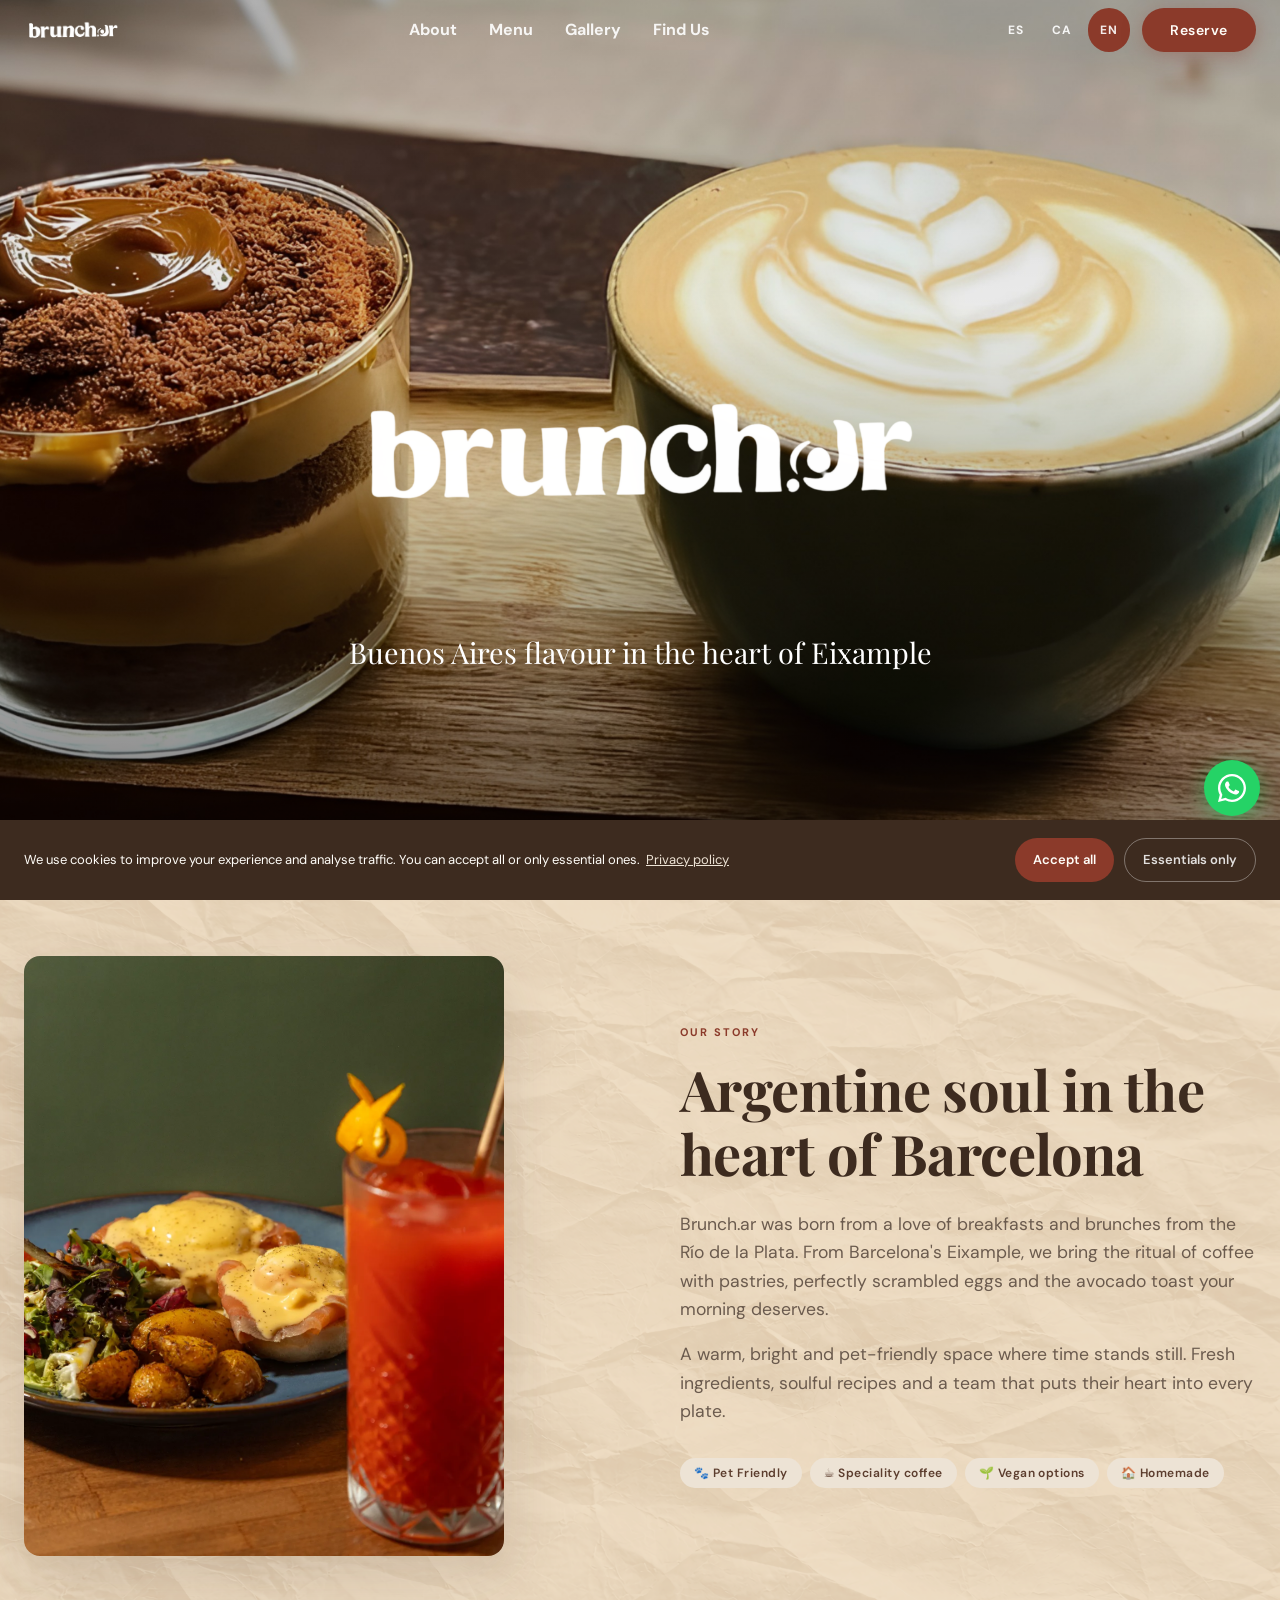
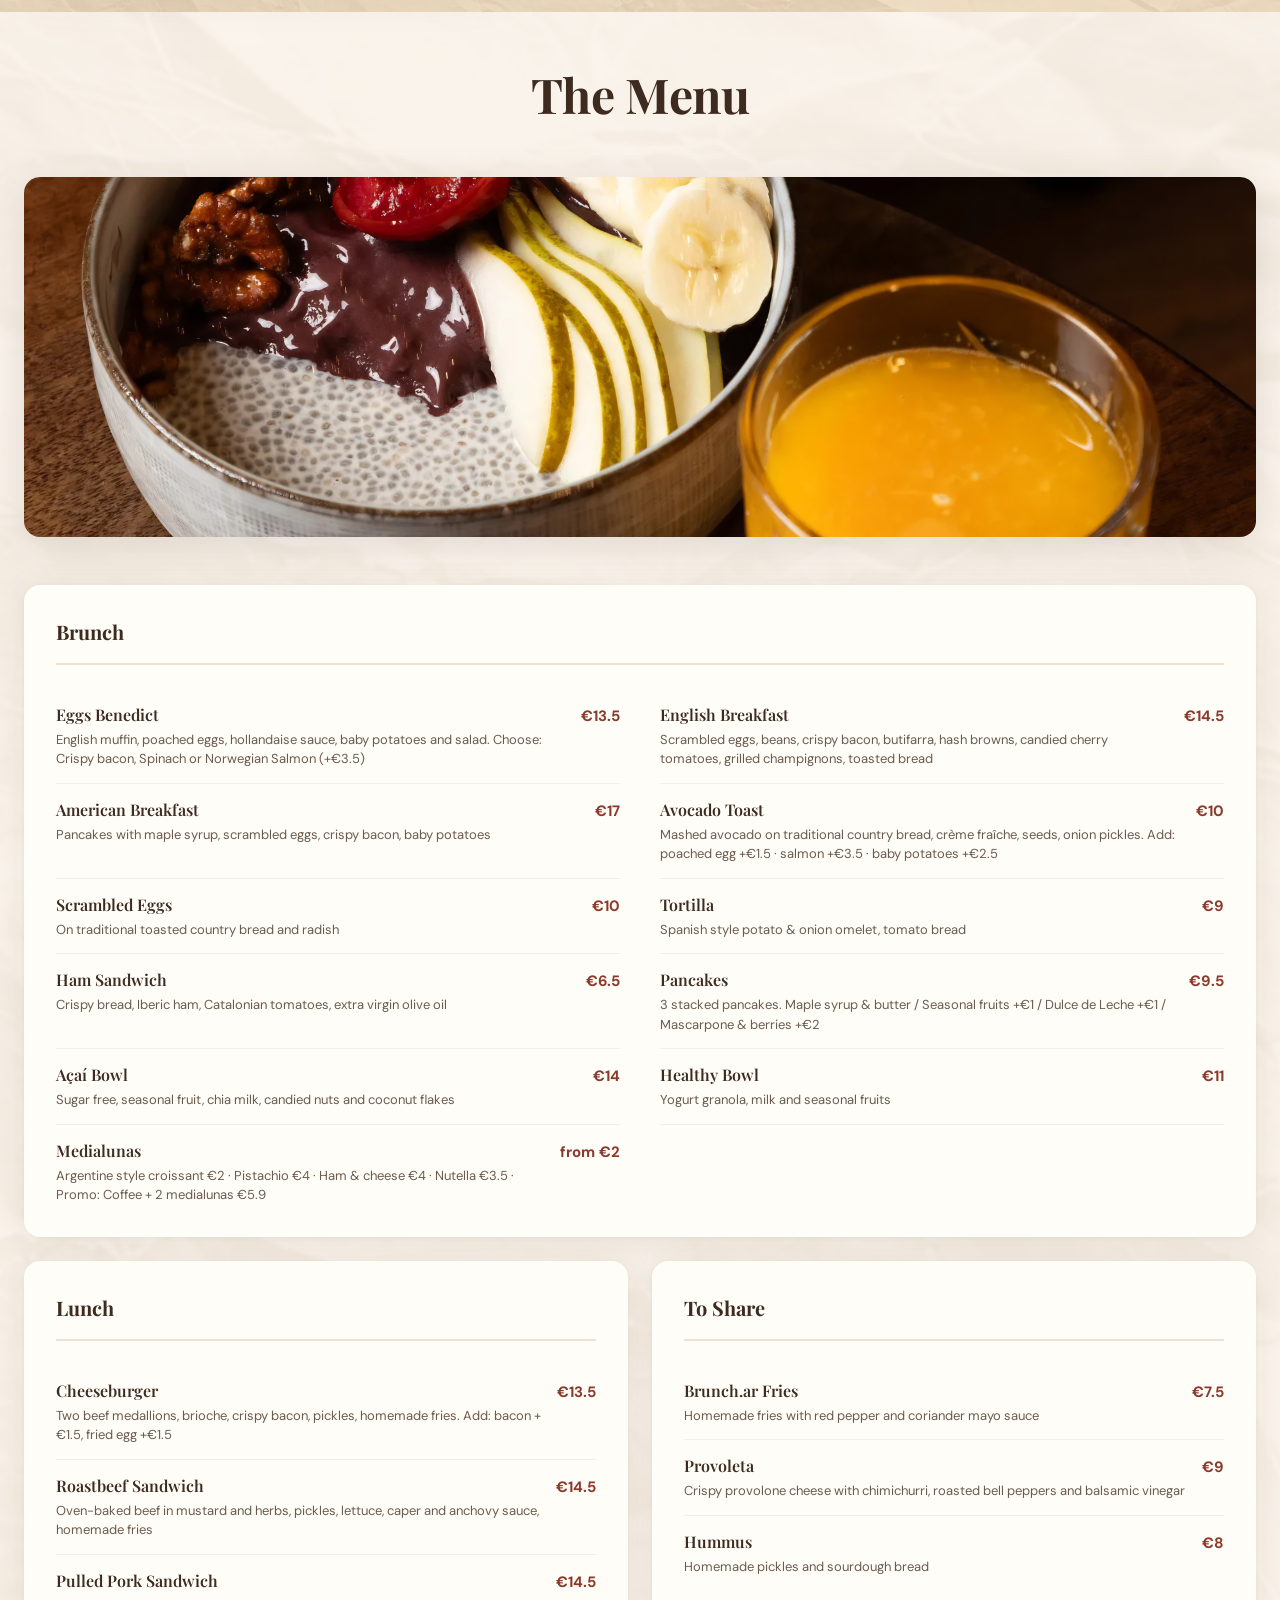
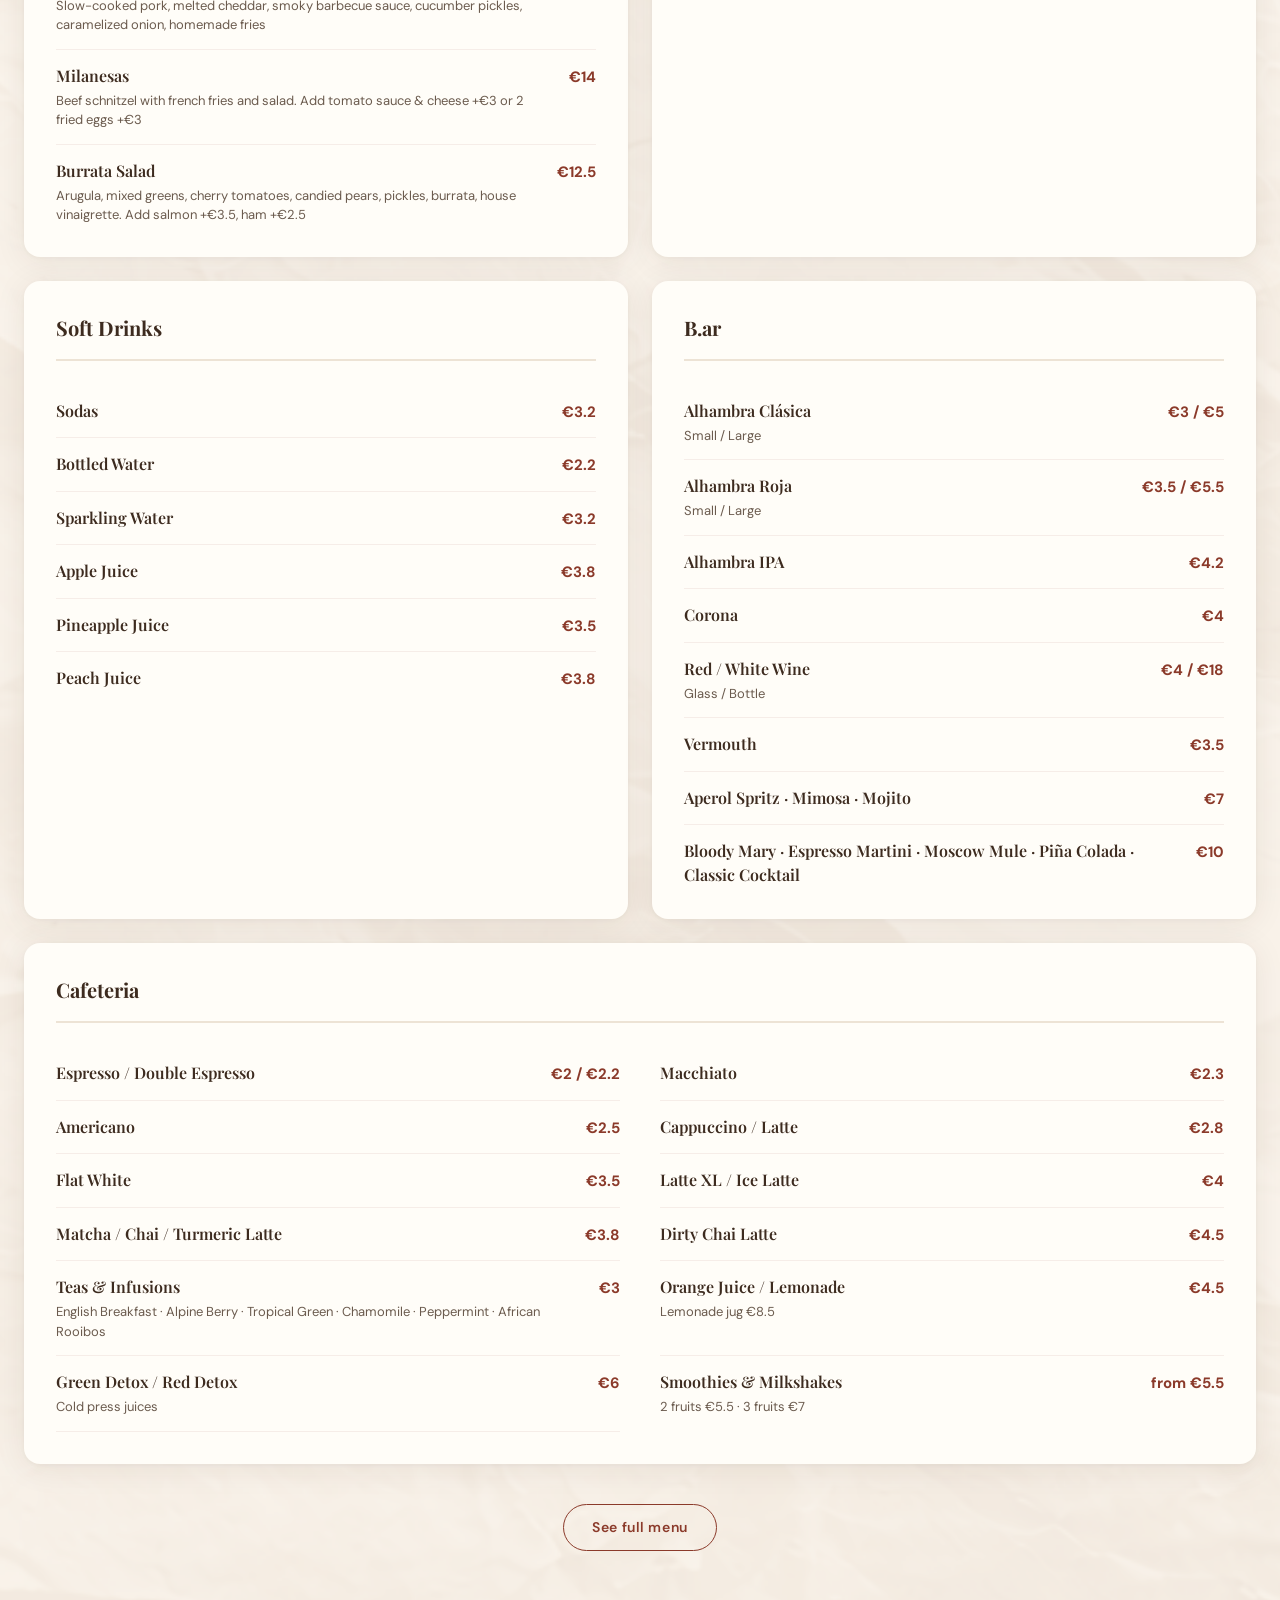
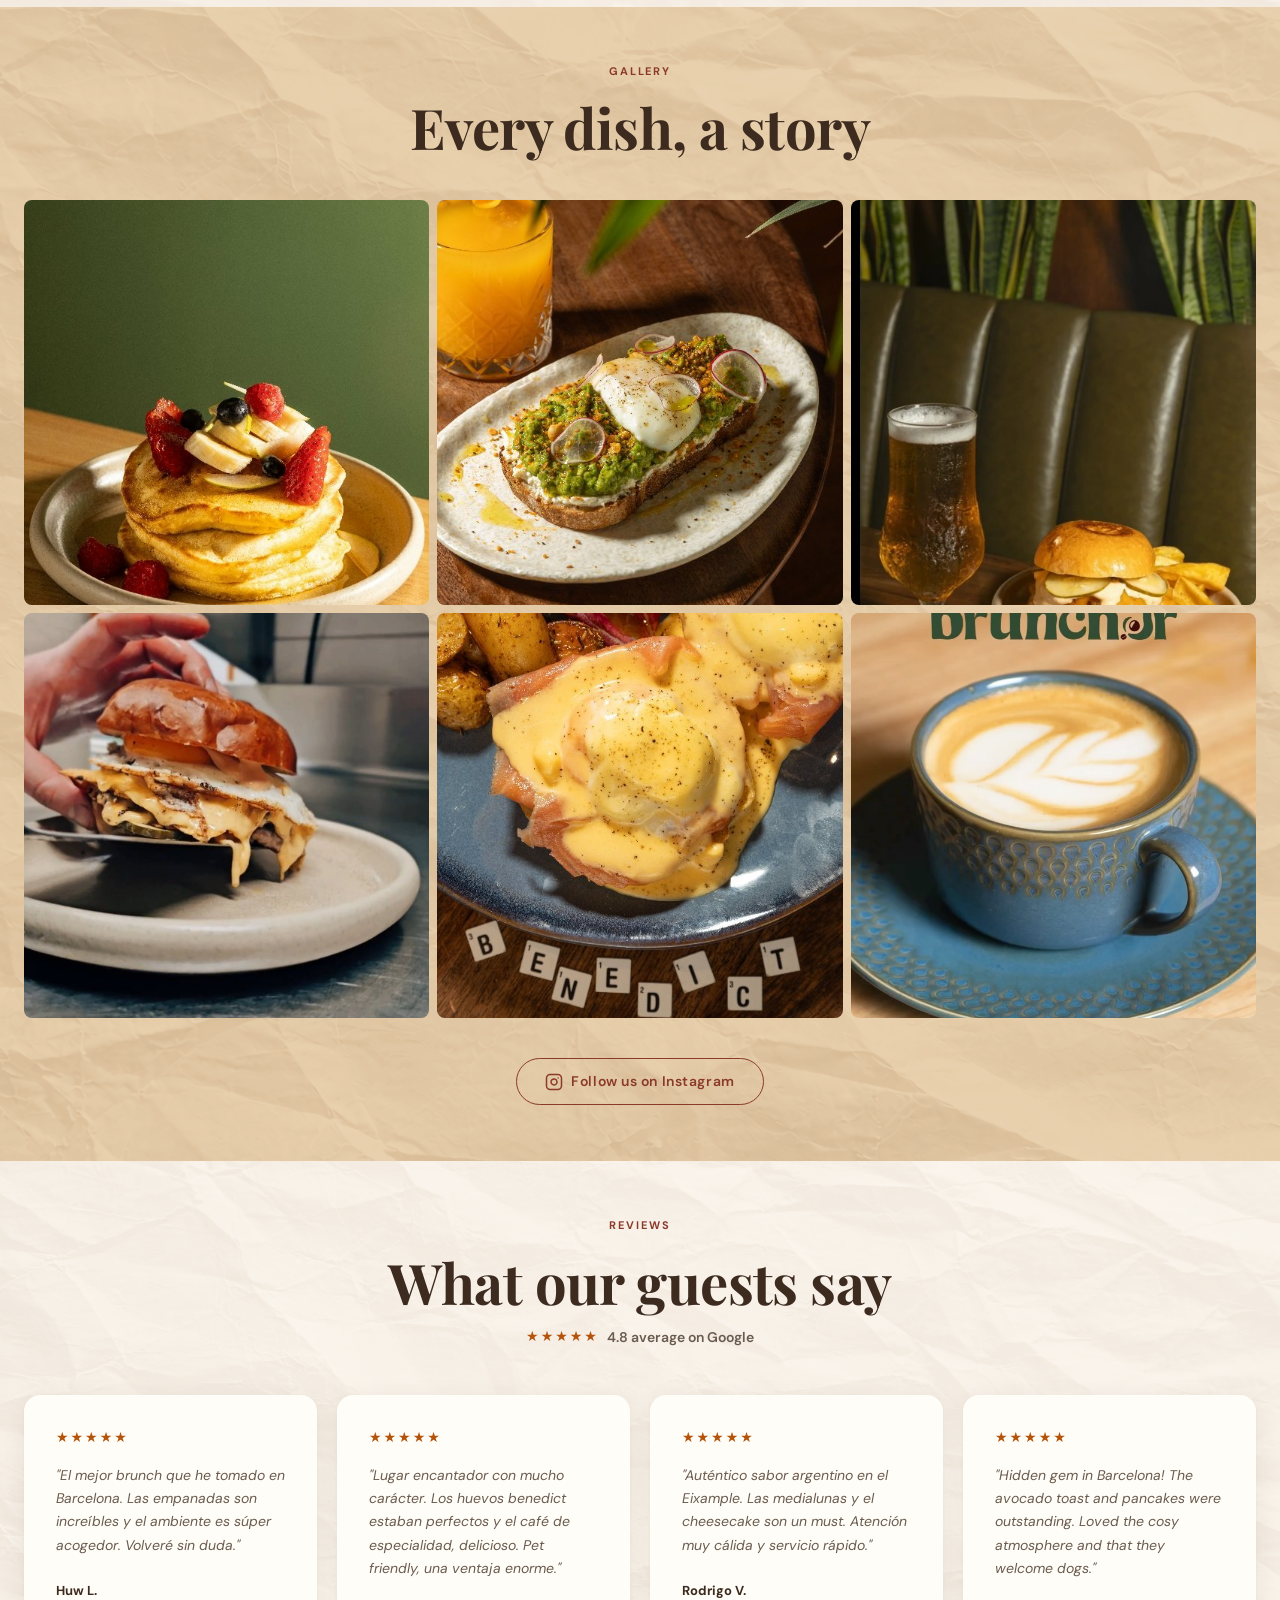
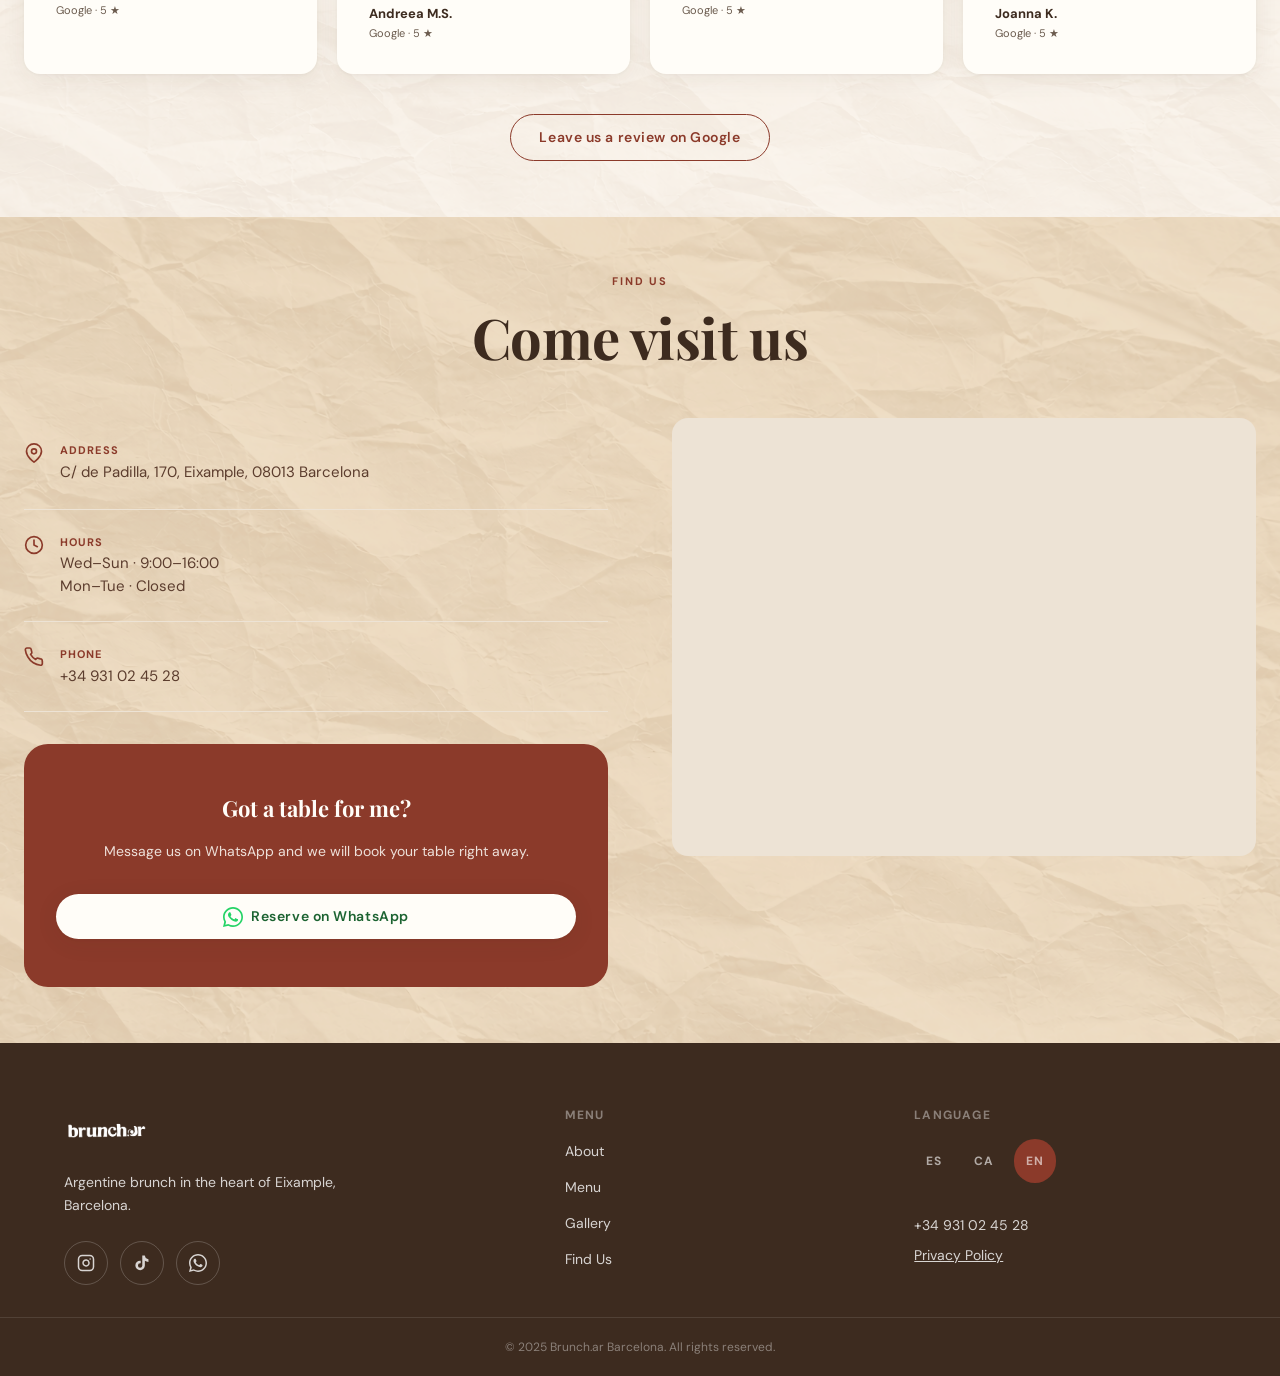
==== index.html @ fa341a5f "Move files to root for Vercel" ====
<!DOCTYPE html>
<html lang="es">
<head>
  <meta charset="UTF-8" />
  <meta name="viewport" content="width=device-width, initial-scale=1.0" />

  <!-- Primary SEO -->
  <meta name="description" content="Brunch argentino en el Eixample de Barcelona. Desayunos y brunchs con alma argentina, café de especialidad y ambiente pet friendly. Abierto mié–dom 9:00–16:00." />
  <meta name="author" content="Brunch.ar Barcelona" />
  <meta name="robots" content="index, follow" />
  <link rel="canonical" href="https://brunchar.vercel.app/" />

  <!-- Open Graph -->
  <meta property="og:type" content="website" />
  <meta property="og:site_name" content="Brunch.ar Barcelona" />
  <meta property="og:title" content="Brunch.ar — Brunch Argentino en Barcelona" />
  <meta property="og:description" content="Desayunos y brunchs con alma argentina en el Eixample de Barcelona. Pet friendly · Café de especialidad · Mié–Dom 9:00–16:00." />
  <meta property="og:image" content="https://brunchar.vercel.app/images/og-image.jpg" />
  <meta property="og:image:width" content="1200" />
  <meta property="og:image:height" content="630" />
  <meta property="og:image:alt" content="Plato de brunch argentino en Brunch.ar Barcelona" />
  <meta property="og:url" content="https://brunchar.vercel.app/" />
  <meta property="og:locale" content="es_ES" />

  <!-- Twitter Card -->
  <meta name="twitter:card" content="summary_large_image" />
  <meta name="twitter:title" content="Brunch.ar — Brunch Argentino en Barcelona" />
  <meta name="twitter:description" content="Desayunos y brunchs con alma argentina en el Eixample de Barcelona. Pet friendly · Mié–Dom 9:00–16:00." />
  <meta name="twitter:image" content="https://brunchar.vercel.app/images/og-image.jpg" />
  <meta name="twitter:image:alt" content="Plato de brunch argentino en Brunch.ar Barcelona" />

  <!-- Mobile / PWA -->
  <meta name="theme-color" content="#8B3A2A" />
  <link rel="icon" href="favicon.svg" type="image/svg+xml" />
  <link rel="apple-touch-icon" href="images/apple-touch-icon.png" />
  <link rel="manifest" href="site.webmanifest" />

  <title>Brunch.ar — Brunch Argentino en el Eixample, Barcelona</title>

  <!-- Fonts -->
  <link rel="preconnect" href="https://fonts.googleapis.com" />
  <link rel="preconnect" href="https://fonts.gstatic.com" crossorigin />
  <link rel="stylesheet" href="https://fonts.googleapis.com/css2?family=DM+Sans:wght@400;500;600;700&family=Playfair+Display:ital,wght@0,600;0,700;1,600&display=swap" />

  <!-- Hero preload — keep in sync with hero <picture> src below -->
  <link rel="preload" as="image" href="images/hero1.png" fetchpriority="high" />

  <!-- Stylesheets — order matters: Tailwind base first, custom tokens/components second -->
  <link rel="stylesheet" href="css/tailwind.css" />
  <!-- Tailwind: purged production build. Regenerate after HTML changes:
       npx tailwindcss@3 -i ./src/css/tailwind-input.css -o ./src/css/tailwind.css --content "./src/**/*.html" --minify -->
  <link rel="stylesheet" href="css/style.css" />
  <link rel="stylesheet" href="css/print.css" media="print" />
</head>

<body class="font-body bg-cream antialiased overflow-x-hidden">

  <!-- Skip nav -->
  <a href="#main" class="skip-nav" data-i18n="nav.skip">Saltar al contenido</a>

  <!-- ══════════════════════════════════════════════════════
       LOADING SCREEN
  ══════════════════════════════════════════════════════ -->
  <div id="loader" role="status" aria-label="Cargando Brunch.ar" data-i18n-aria="hero.loading">
    <img src="images/logo2.png" alt="Brunch.ar" class="loader__logo" />
    <div class="loader__bar" aria-hidden="true"></div>
  </div>

  <!-- ══════════════════════════════════════════════════════
       NAVIGATION
  ══════════════════════════════════════════════════════ -->
  <header class="nav" role="banner">
    <div class="container flex items-center justify-between h-full gap-4">

      <!-- Logo -->
      <a href="#" aria-label="Brunch.ar — inicio" data-i18n-aria="nav.logo" class="flex-shrink-0">
        <img src="images/logo2.png" alt="Brunch.ar Barcelona" class="nav-logo" />
      </a>

      <!-- Desktop nav -->
      <nav class="hidden md:flex items-center gap-8" aria-label="Navegación principal" data-i18n-aria="nav.primary">
        <a href="#about"   class="font-body text-sm font-semibold text-brown-md hover:text-terra transition-colors" data-i18n="nav.about">Nosotros</a>
        <a href="#menu"    class="font-body text-sm font-semibold text-brown-md hover:text-terra transition-colors" data-i18n="nav.menu">Menú</a>
        <a href="#gallery" class="font-body text-sm font-semibold text-brown-md hover:text-terra transition-colors" data-i18n="nav.gallery">Galería</a>
        <a href="#findus"  class="font-body text-sm font-semibold text-brown-md hover:text-terra transition-colors" data-i18n="nav.findus">Encuéntranos</a>
      </nav>

      <!-- Desktop right -->
      <div class="hidden md:flex items-center gap-3">
        <!-- Language switcher -->
        <div class="flex items-center gap-1" role="group" aria-label="Selector de idioma" data-i18n-aria="nav.lang_group">
          <button class="lang-btn" data-lang="es" aria-pressed="true">ES</button>
          <button class="lang-btn" data-lang="ca" aria-pressed="false">CA</button>
          <button class="lang-btn" data-lang="en" aria-pressed="false">EN</button>
        </div>
        <!-- Reserve CTA -->
        <a href="#findus" class="btn btn--primary text-sm px-5 py-2.5" data-i18n="nav.reserve">Reservar</a>
      </div>

      <!-- Hamburger (mobile) -->
      <button id="hamburger"
              class="md:hidden flex flex-col gap-1.5 p-2 -mr-2"
              aria-expanded="false"
              aria-controls="mobile-menu"
              aria-label="Abrir menú de navegación"
              data-i18n-aria="nav.hamburger">
        <span class="block w-6 h-0.5 bg-brown rounded-full transition-transform" aria-hidden="true"></span>
        <span class="block w-6 h-0.5 bg-brown rounded-full" aria-hidden="true"></span>
        <span class="block w-6 h-0.5 bg-brown rounded-full transition-transform" aria-hidden="true"></span>
      </button>
    </div>
  </header>

  <!-- Mobile menu overlay -->
  <div id="mobile-menu" class="hidden" role="dialog" aria-modal="true" aria-label="Menú de navegación" data-i18n-aria="nav.mobile_menu">
    <nav class="flex flex-col gap-2" aria-label="Navegación" data-i18n-aria="nav.mobile_nav">
      <a href="#about"   class="font-heading text-2xl font-bold text-brown py-3 border-b border-cream-dk" data-i18n="nav.about">Nosotros</a>
      <a href="#menu"    class="font-heading text-2xl font-bold text-brown py-3 border-b border-cream-dk" data-i18n="nav.menu">Menú</a>
      <a href="#gallery" class="font-heading text-2xl font-bold text-brown py-3 border-b border-cream-dk" data-i18n="nav.gallery">Galería</a>
      <a href="#findus"  class="font-heading text-2xl font-bold text-brown py-3 border-b border-cream-dk" data-i18n="nav.findus">Encuéntranos</a>
    </nav>
    <div class="mt-8 flex flex-col gap-4">
      <a href="#findus" class="btn btn--primary w-full justify-center" data-i18n="nav.reserve">Reservar</a>
      <div class="flex items-center gap-2" role="group" aria-label="Selector de idioma" data-i18n-aria="nav.lang_group">
        <button class="lang-btn" data-lang="es" aria-pressed="true">ES</button>
        <button class="lang-btn" data-lang="ca" aria-pressed="false">CA</button>
        <button class="lang-btn" data-lang="en" aria-pressed="false">EN</button>
      </div>
    </div>
  </div>

  <!-- ══════════════════════════════════════════════════════
       MAIN CONTENT
  ══════════════════════════════════════════════════════ -->
  <main id="main">

    <!-- ── HERO ──────────────────────────────────────────── -->
    <section class="hero" id="hero" aria-labelledby="hero-heading">
      <!-- Visually hidden h1 for accessibility / SEO -->
      <h1 id="hero-heading" class="sr-only">Brunch.ar — Brunch Argentino en el Eixample, Barcelona</h1>

      <!-- Hero background -->
      <picture>
        <img src="images/hero1.png"
             alt="Exterior de Brunch.ar en el Eixample de Barcelona"
             class="hero__bg"
             fetchpriority="high"
             decoding="async" />
      </picture>
      <div class="hero__overlay" aria-hidden="true"></div>

      <div class="hero__content">
        <div class="hero__unit">
          <img src="images/logo2.png" alt="Brunch.ar" class="hero__logo fade-up" />
          <h2 class="hero__title font-heading text-white fade-up"
              data-i18n="hero.title">
            El sabor de Buenos Aires en el corazón del Eixample
          </h2>
        </div>
      </div>
    </section>


    <!-- ── ABOUT ──────────────────────────────────────────── -->
    <section class="section" id="about" aria-labelledby="about-heading">
      <div class="container">
        <div class="grid md:grid-cols-2 gap-12 lg:gap-20 items-center">

          <!-- Image -->
          <div class="fade-up order-2 md:order-1">
            <div class="about__image-wrap rounded-2xl overflow-hidden aspect-[4/5] max-h-[600px]">
              <picture>
                <img src="images/food7.webp"
                     alt="Interior cálido de Brunch.ar con luz natural y mesas de madera"
                     class="w-full h-full object-cover"
                     loading="lazy"
                     decoding="async" />
              </picture>
            </div>
          </div>

          <!-- Text -->
          <div class="order-1 md:order-2">
            <span class="section-overline fade-up" data-i18n="about.overline">Nuestra Historia</span>
            <h2 class="section-title mt-2 mb-6 fade-up delay-1" id="about-heading" data-i18n="about.title">
              Alma argentina en el corazón de Barcelona
            </h2>
            <p class="text-muted leading-relaxed mb-4 fade-up delay-2" data-i18n="about.p1">
              Brunch.ar nació del amor por los desayunos y brunches del Río de la Plata. Desde el Eixample de Barcelona, traemos el ritual del café con medialunas, los huevos revueltos perfectos y la tostada de palta que se merece tu mañana.
            </p>
            <p class="text-muted leading-relaxed fade-up delay-3" data-i18n="about.p2">
              Un espacio cálido, luminoso y pet friendly donde el tiempo se detiene. Ingredientes frescos, recetas con alma y un equipo que pone el corazón en cada plato.
            </p>

            <!-- Feature tags -->
            <div class="about-tags fade-up delay-4">
              <span class="about-tag" data-i18n="about.tag_petfriendly">🐾 Pet Friendly</span>
              <span class="about-tag" data-i18n="about.tag_coffee">☕ Café de especialidad</span>
              <span class="about-tag" data-i18n="about.tag_vegan">🌱 Opciones veganas</span>
              <span class="about-tag" data-i18n="about.tag_homemade">🏠 Hecho en casa</span>
            </div>
          </div>

        </div>
      </div>
    </section>

    <!-- ── MENU ───────────────────────────────────────────── -->
    <section class="section bg-cream-dk" id="menu" aria-labelledby="menu-heading">
      <div class="container">

        <div class="text-center mb-14 fade-up">
          <h2 class="menu-section-title" id="menu-heading" data-i18n="menu.overline">El Menú</h2>
        </div>

        <!-- Feature image -->
        <div class="menu-feature-img rounded-2xl overflow-hidden mb-12 fade-up">
          <img src="images/food15.png"
               alt="Plato de brunch con huevos, aguacate y café"
               class="w-full object-cover"
               loading="lazy"
               decoding="async" />
        </div>

        <!-- Menu cards grid -->
        <div class="menu-cards-grid grid md:grid-cols-2 gap-6 mb-10">

          <!-- BRUNCH — full width, 2-col items on desktop -->
          <div class="menu-card fade-up md:col-span-2">
            <h3 class="menu-card__title" data-i18n="menu.cat_brunch">Brunch</h3>
            <ul role="list" class="md:grid md:grid-cols-2 md:gap-x-10">
              <li class="menu-item">
                <div class="menu-item__left">
                  <div class="menu-item__name" data-i18n="menu.eggs_benedict.name">Eggs Benedict</div>
                  <p class="menu-item__desc" data-i18n="menu.eggs_benedict.desc">English muffin, poached eggs, hollandaise sauce, baby potatoes and salad. Choose: Crispy bacon, Spinach or Norwegian Salmon (+€3.5)</p>
                </div>
                <div class="menu-item__price">€13.5</div>
              </li>
              <li class="menu-item">
                <div class="menu-item__left">
                  <div class="menu-item__name" data-i18n="menu.english_breakfast.name">English Breakfast</div>
                  <p class="menu-item__desc" data-i18n="menu.english_breakfast.desc">Scrambled eggs, beans, crispy bacon, butifarra, hash browns, candied cherry tomatoes, grilled champignons, toasted bread</p>
                </div>
                <div class="menu-item__price">€14.5</div>
              </li>
              <li class="menu-item">
                <div class="menu-item__left">
                  <div class="menu-item__name" data-i18n="menu.american_breakfast.name">American Breakfast</div>
                  <p class="menu-item__desc" data-i18n="menu.american_breakfast.desc">Pancakes with maple syrup, scrambled eggs, crispy bacon, baby potatoes</p>
                </div>
                <div class="menu-item__price">€17</div>
              </li>
              <li class="menu-item">
                <div class="menu-item__left">
                  <div class="menu-item__name" data-i18n="menu.avocado_toast.name">Avocado Toast</div>
                  <p class="menu-item__desc" data-i18n="menu.avocado_toast.desc">Mashed avocado on traditional country bread, crème fraîche, seeds, onion pickles. Add: poached egg +€1.5 · salmon +€3.5 · baby potatoes +€2.5</p>
                </div>
                <div class="menu-item__price">€10</div>
              </li>
              <li class="menu-item">
                <div class="menu-item__left">
                  <div class="menu-item__name" data-i18n="menu.scrambled_eggs.name">Scrambled Eggs</div>
                  <p class="menu-item__desc" data-i18n="menu.scrambled_eggs.desc">On traditional toasted country bread and radish</p>
                </div>
                <div class="menu-item__price">€10</div>
              </li>
              <li class="menu-item">
                <div class="menu-item__left">
                  <div class="menu-item__name" data-i18n="menu.tortilla.name">Tortilla</div>
                  <p class="menu-item__desc" data-i18n="menu.tortilla.desc">Spanish style potato &amp; onion omelet, tomato bread</p>
                </div>
                <div class="menu-item__price">€9</div>
              </li>
              <li class="menu-item">
                <div class="menu-item__left">
                  <div class="menu-item__name" data-i18n="menu.ham_sandwich.name">Ham Sandwich</div>
                  <p class="menu-item__desc" data-i18n="menu.ham_sandwich.desc">Crispy bread, Iberic ham, Catalonian tomatoes, extra virgin olive oil</p>
                </div>
                <div class="menu-item__price">€6.5</div>
              </li>
              <li class="menu-item">
                <div class="menu-item__left">
                  <div class="menu-item__name" data-i18n="menu.pancakes.name">Pancakes</div>
                  <p class="menu-item__desc" data-i18n="menu.pancakes.desc">3 stacked pancakes. Maple syrup &amp; butter / Seasonal fruits +€1 / Dulce de Leche +€1 / Mascarpone &amp; berries +€2</p>
                </div>
                <div class="menu-item__price">€9.5</div>
              </li>
              <li class="menu-item">
                <div class="menu-item__left">
                  <div class="menu-item__name" data-i18n="menu.acai_bowl.name">Açaí Bowl</div>
                  <p class="menu-item__desc" data-i18n="menu.acai_bowl.desc">Sugar free, seasonal fruit, chia milk, candied nuts and coconut flakes</p>
                </div>
                <div class="menu-item__price">€14</div>
              </li>
              <li class="menu-item">
                <div class="menu-item__left">
                  <div class="menu-item__name" data-i18n="menu.healthy_bowl.name">Healthy Bowl</div>
                  <p class="menu-item__desc" data-i18n="menu.healthy_bowl.desc">Yogurt granola, milk and seasonal fruits</p>
                </div>
                <div class="menu-item__price">€11</div>
              </li>
              <li class="menu-item">
                <div class="menu-item__left">
                  <div class="menu-item__name" data-i18n="menu.medialunas.name">Medialunas</div>
                  <p class="menu-item__desc" data-i18n="menu.medialunas.desc">Argentine style croissant €2 · Pistachio €4 · Ham &amp; cheese €4 · Nutella €3.5 · Promo: Coffee + 2 medialunas €5.9</p>
                </div>
                <div class="menu-item__price">from €2</div>
              </li>
            </ul>
          </div>

          <!-- LUNCH -->
          <div class="menu-card fade-up">
            <h3 class="menu-card__title" data-i18n="menu.cat_lunch">Lunch</h3>
            <ul role="list">
              <li class="menu-item">
                <div class="menu-item__left">
                  <div class="menu-item__name" data-i18n="menu.cheeseburger.name">Cheeseburger</div>
                  <p class="menu-item__desc" data-i18n="menu.cheeseburger.desc">Two beef medallions, brioche, crispy bacon, pickles, homemade fries. Add: bacon +€1.5, fried egg +€1.5</p>
                </div>
                <div class="menu-item__price">€13.5</div>
              </li>
              <li class="menu-item">
                <div class="menu-item__left">
                  <div class="menu-item__name" data-i18n="menu.roastbeef_sandwich.name">Roastbeef Sandwich</div>
                  <p class="menu-item__desc" data-i18n="menu.roastbeef_sandwich.desc">Oven-baked beef in mustard and herbs, pickles, lettuce, caper and anchovy sauce, homemade fries</p>
                </div>
                <div class="menu-item__price">€14.5</div>
              </li>
              <li class="menu-item">
                <div class="menu-item__left">
                  <div class="menu-item__name" data-i18n="menu.pulled_pork.name">Pulled Pork Sandwich</div>
                  <p class="menu-item__desc" data-i18n="menu.pulled_pork.desc">Slow-cooked pork, melted cheddar, smoky barbecue sauce, cucumber pickles, caramelized onion, homemade fries</p>
                </div>
                <div class="menu-item__price">€14.5</div>
              </li>
              <li class="menu-item">
                <div class="menu-item__left">
                  <div class="menu-item__name" data-i18n="menu.milanesas.name">Milanesas</div>
                  <p class="menu-item__desc" data-i18n="menu.milanesas.desc">Beef schnitzel with french fries and salad. Add tomato sauce &amp; cheese +€3 or 2 fried eggs +€3</p>
                </div>
                <div class="menu-item__price">€14</div>
              </li>
              <li class="menu-item">
                <div class="menu-item__left">
                  <div class="menu-item__name" data-i18n="menu.burrata_salad.name">Burrata Salad</div>
                  <p class="menu-item__desc" data-i18n="menu.burrata_salad.desc">Arugula, mixed greens, cherry tomatoes, candied pears, pickles, burrata, house vinaigrette. Add salmon +€3.5, ham +€2.5</p>
                </div>
                <div class="menu-item__price">€12.5</div>
              </li>
            </ul>
          </div>

          <!-- TO SHARE -->
          <div class="menu-card fade-up delay-1">
            <h3 class="menu-card__title" data-i18n="menu.cat_share">To Share</h3>
            <ul role="list">
              <li class="menu-item">
                <div class="menu-item__left">
                  <div class="menu-item__name" data-i18n="menu.fries.name">Brunch.ar Fries</div>
                  <p class="menu-item__desc" data-i18n="menu.fries.desc">Homemade fries with red pepper and coriander mayo sauce</p>
                </div>
                <div class="menu-item__price">€7.5</div>
              </li>
              <li class="menu-item">
                <div class="menu-item__left">
                  <div class="menu-item__name" data-i18n="menu.provoleta.name">Provoleta</div>
                  <p class="menu-item__desc" data-i18n="menu.provoleta.desc">Crispy provolone cheese with chimichurri, roasted bell peppers and balsamic vinegar</p>
                </div>
                <div class="menu-item__price">€9</div>
              </li>
              <li class="menu-item">
                <div class="menu-item__left">
                  <div class="menu-item__name" data-i18n="menu.hummus.name">Hummus</div>
                  <p class="menu-item__desc" data-i18n="menu.hummus.desc">Homemade pickles and sourdough bread</p>
                </div>
                <div class="menu-item__price">€8</div>
              </li>
            </ul>
          </div>

          <!-- SOFT DRINKS -->
          <div class="menu-card fade-up">
            <h3 class="menu-card__title" data-i18n="menu.cat_drinks">Soft Drinks</h3>
            <ul role="list">
              <li class="menu-item">
                <div class="menu-item__left"><div class="menu-item__name" data-i18n="menu.sodas.name">Sodas</div></div>
                <div class="menu-item__price">€3.2</div>
              </li>
              <li class="menu-item">
                <div class="menu-item__left"><div class="menu-item__name" data-i18n="menu.bottled_water.name">Bottled Water</div></div>
                <div class="menu-item__price">€2.2</div>
              </li>
              <li class="menu-item">
                <div class="menu-item__left"><div class="menu-item__name" data-i18n="menu.sparkling_water.name">Sparkling Water</div></div>
                <div class="menu-item__price">€3.2</div>
              </li>
              <li class="menu-item">
                <div class="menu-item__left"><div class="menu-item__name" data-i18n="menu.apple_juice.name">Apple Juice</div></div>
                <div class="menu-item__price">€3.8</div>
              </li>
              <li class="menu-item">
                <div class="menu-item__left"><div class="menu-item__name" data-i18n="menu.pineapple_juice.name">Pineapple Juice</div></div>
                <div class="menu-item__price">€3.5</div>
              </li>
              <li class="menu-item">
                <div class="menu-item__left"><div class="menu-item__name" data-i18n="menu.peach_juice.name">Peach Juice</div></div>
                <div class="menu-item__price">€3.8</div>
              </li>
            </ul>
          </div>

          <!-- B.AR -->
          <div class="menu-card fade-up delay-1">
            <h3 class="menu-card__title" data-i18n="menu.cat_bar">B.ar</h3>
            <ul role="list">
              <li class="menu-item">
                <div class="menu-item__left">
                  <div class="menu-item__name" data-i18n="menu.alhambra_clasica.name">Alhambra Clásica</div>
                  <p class="menu-item__desc" data-i18n="menu.alhambra_clasica.desc">Small / Large</p>
                </div>
                <div class="menu-item__price">€3 / €5</div>
              </li>
              <li class="menu-item">
                <div class="menu-item__left">
                  <div class="menu-item__name" data-i18n="menu.alhambra_roja.name">Alhambra Roja</div>
                  <p class="menu-item__desc" data-i18n="menu.alhambra_roja.desc">Small / Large</p>
                </div>
                <div class="menu-item__price">€3.5 / €5.5</div>
              </li>
              <li class="menu-item">
                <div class="menu-item__left"><div class="menu-item__name" data-i18n="menu.alhambra_ipa.name">Alhambra IPA</div></div>
                <div class="menu-item__price">€4.2</div>
              </li>
              <li class="menu-item">
                <div class="menu-item__left"><div class="menu-item__name" data-i18n="menu.corona.name">Corona</div></div>
                <div class="menu-item__price">€4</div>
              </li>
              <li class="menu-item">
                <div class="menu-item__left">
                  <div class="menu-item__name" data-i18n="menu.wine.name">Red / White Wine</div>
                  <p class="menu-item__desc" data-i18n="menu.wine.desc">Glass / Bottle</p>
                </div>
                <div class="menu-item__price">€4 / €18</div>
              </li>
              <li class="menu-item">
                <div class="menu-item__left"><div class="menu-item__name" data-i18n="menu.vermouth.name">Vermouth</div></div>
                <div class="menu-item__price">€3.5</div>
              </li>
              <li class="menu-item">
                <div class="menu-item__left"><div class="menu-item__name" data-i18n="menu.spritz_group.name">Aperol Spritz · Mimosa · Mojito</div></div>
                <div class="menu-item__price">€7</div>
              </li>
              <li class="menu-item">
                <div class="menu-item__left"><div class="menu-item__name" data-i18n="menu.cocktail_group.name">Bloody Mary · Espresso Martini · Moscow Mule · Piña Colada · Cocktail Clásico</div></div>
                <div class="menu-item__price">€10</div>
              </li>
            </ul>
          </div>

          <!-- CAFETERIA — full width, 2-col items on desktop -->
          <div class="menu-card fade-up md:col-span-2">
            <h3 class="menu-card__title" data-i18n="menu.cat_cafeteria">Cafeteria</h3>
            <ul role="list" class="md:grid md:grid-cols-2 md:gap-x-10">
              <li class="menu-item">
                <div class="menu-item__left"><div class="menu-item__name" data-i18n="menu.espresso.name">Espresso / Double Espresso</div></div>
                <div class="menu-item__price">€2 / €2.2</div>
              </li>
              <li class="menu-item">
                <div class="menu-item__left"><div class="menu-item__name" data-i18n="menu.macchiato.name">Macchiato</div></div>
                <div class="menu-item__price">€2.3</div>
              </li>
              <li class="menu-item">
                <div class="menu-item__left"><div class="menu-item__name" data-i18n="menu.americano.name">Americano</div></div>
                <div class="menu-item__price">€2.5</div>
              </li>
              <li class="menu-item">
                <div class="menu-item__left"><div class="menu-item__name" data-i18n="menu.cappuccino.name">Cappuccino / Latte</div></div>
                <div class="menu-item__price">€2.8</div>
              </li>
              <li class="menu-item">
                <div class="menu-item__left"><div class="menu-item__name" data-i18n="menu.flat_white.name">Flat White</div></div>
                <div class="menu-item__price">€3.5</div>
              </li>
              <li class="menu-item">
                <div class="menu-item__left"><div class="menu-item__name" data-i18n="menu.latte_xl.name">Latte XL / Ice Latte</div></div>
                <div class="menu-item__price">€4</div>
              </li>
              <li class="menu-item">
                <div class="menu-item__left"><div class="menu-item__name" data-i18n="menu.matcha_chai.name">Matcha / Chai / Turmeric Latte</div></div>
                <div class="menu-item__price">€3.8</div>
              </li>
              <li class="menu-item">
                <div class="menu-item__left"><div class="menu-item__name" data-i18n="menu.dirty_chai.name">Dirty Chai Latte</div></div>
                <div class="menu-item__price">€4.5</div>
              </li>
              <li class="menu-item">
                <div class="menu-item__left">
                  <div class="menu-item__name" data-i18n="menu.teas.name">Teas &amp; Infusions</div>
                  <p class="menu-item__desc" data-i18n="menu.teas.desc">English Breakfast · Alpine Berry · Tropical Green · Chamomile · Peppermint · African Rooibos</p>
                </div>
                <div class="menu-item__price">€3</div>
              </li>
              <li class="menu-item">
                <div class="menu-item__left">
                  <div class="menu-item__name" data-i18n="menu.oj_lemonade.name">Orange Juice / Lemonade</div>
                  <p class="menu-item__desc" data-i18n="menu.oj_lemonade.desc">Lemonade jug €8.5</p>
                </div>
                <div class="menu-item__price">€4.5</div>
              </li>
              <li class="menu-item">
                <div class="menu-item__left">
                  <div class="menu-item__name" data-i18n="menu.detox.name">Green Detox / Red Detox</div>
                  <p class="menu-item__desc" data-i18n="menu.detox.desc">Cold press juices</p>
                </div>
                <div class="menu-item__price">€6</div>
              </li>
              <li class="menu-item">
                <div class="menu-item__left">
                  <div class="menu-item__name" data-i18n="menu.smoothies.name">Smoothies &amp; Milkshakes</div>
                  <p class="menu-item__desc" data-i18n="menu.smoothies.desc">2 fruits €5.5 · 3 fruits €7</p>
                </div>
                <div class="menu-item__price">from €5.5</div>
              </li>
            </ul>
          </div>

        </div>

        <!-- Full menu CTA -->
        <div class="menu-cta-row text-center fade-up">
          <a href="https://qrco.de/beBJb1"
             class="btn btn--ghost-dark"
             target="_blank"
             rel="noopener"
             data-i18n="menu.see_full">
            Ver menú completo
          </a>
        </div>

      </div>
    </section>

    <!-- ── GALLERY ────────────────────────────────────────── -->
    <section class="section" id="gallery" aria-labelledby="gallery-heading">
      <div class="container">

        <div class="text-center mb-10 fade-up">
          <span class="section-overline" data-i18n="gallery.overline">Galería</span>
          <h2 class="section-title mt-2" id="gallery-heading" data-i18n="gallery.title">Cada plato, una historia</h2>
        </div>

        <div class="gallery-grid fade-up" role="list" aria-label="Galería de fotos de Brunch.ar" data-i18n-aria="gallery.grid">
          <div class="gallery-item" role="listitem">
            <img src="images/food2.jpg" alt="Plato de brunch con huevos y tostadas" loading="lazy" decoding="async" />
          </div>
          <div class="gallery-item" role="listitem">
            <img src="images/food3.jpg" alt="Pancakes con frutos rojos y sirope" loading="lazy" decoding="async" />
          </div>
          <div class="gallery-item" role="listitem">
            <img src="images/food4.jpg" alt="Avocado toast con semillas y tomate cherry" loading="lazy" decoding="async" />
          </div>
          <div class="gallery-item" role="listitem">
            <img src="images/food5.jpg" alt="Eggs Benedict con salsa holandesa" loading="lazy" decoding="async" />
          </div>
          <div class="gallery-item" role="listitem">
            <img src="images/food6.jpg" alt="Empanadas argentinas recién horneadas" loading="lazy" decoding="async" />
          </div>
          <div class="gallery-item" role="listitem">
            <img src="images/coffee1.jpg" alt="Flat white con latte art" loading="lazy" decoding="async" />
          </div>
        </div>

        <div class="text-center mt-10 fade-up">
          <a href="https://www.instagram.com/brunch.ar_bcn"
             class="btn btn--ghost-dark"
             target="_blank"
             rel="noopener"
             aria-label="Seguir a Brunch.ar en Instagram"
             data-i18n-aria="gallery.instagram_btn">
            <svg aria-hidden="true" width="18" height="18" viewBox="0 0 24 24" fill="none" stroke="currentColor" stroke-width="2" stroke-linecap="round" stroke-linejoin="round"><rect x="2" y="2" width="20" height="20" rx="5" ry="5"/><path d="M16 11.37A4 4 0 1 1 12.63 8 4 4 0 0 1 16 11.37z"/><line x1="17.5" y1="6.5" x2="17.51" y2="6.5"/></svg>
            <span data-i18n="gallery.cta">Síguenos en Instagram</span>
          </a>
        </div>

      </div>
    </section>

    <!-- ── REVIEWS ────────────────────────────────────────── -->
    <section class="section bg-cream-dk" id="reviews" aria-labelledby="reviews-heading">
      <div class="container">

        <div class="text-center mb-12 fade-up">
          <span class="section-overline" data-i18n="reviews.overline">Reseñas</span>
          <h2 class="section-title mt-2" id="reviews-heading" data-i18n="reviews.title">Lo que dicen nuestros clientes</h2>
          <p class="text-muted mt-3 flex items-center justify-center gap-2">
            <span class="review-stars" aria-label="4.8 de 5 estrellas" data-i18n-aria="reviews.stars_avg">★★★★★</span>
            <span class="font-semibold text-sm" data-i18n="reviews.average">4.8 de media en Google</span>
          </p>
        </div>

        <div class="grid sm:grid-cols-2 lg:grid-cols-4 gap-5">

          <article class="review-card fade-up">
            <div class="review-stars" aria-label="5 estrellas" data-i18n-aria="reviews.stars_5">★★★★★</div>
            <p class="review-text" data-i18n="reviews.r1_text">"El mejor brunch que he tomado en Barcelona. Las empanadas son increíbles y el ambiente es súper acogedor. Volveré sin duda."</p>
            <div class="review-author" data-i18n="reviews.r1_author">Huw L.</div>
            <div class="review-source" data-i18n="reviews.source">Google · 5 ★</div>
          </article>

          <article class="review-card fade-up delay-1">
            <div class="review-stars" aria-label="5 estrellas" data-i18n-aria="reviews.stars_5">★★★★★</div>
            <p class="review-text" data-i18n="reviews.r2_text">"Lugar encantador con mucho carácter. Los huevos benedict estaban perfectos y el café de especialidad, delicioso. Pet friendly, una ventaja enorme."</p>
            <div class="review-author" data-i18n="reviews.r2_author">Andreea M.S.</div>
            <div class="review-source" data-i18n="reviews.source">Google · 5 ★</div>
          </article>

          <article class="review-card fade-up delay-2">
            <div class="review-stars" aria-label="5 estrellas" data-i18n-aria="reviews.stars_5">★★★★★</div>
            <p class="review-text" data-i18n="reviews.r3_text">"Auténtico sabor argentino en el Eixample. Las medialunas y el cheesecake son un must. Atención muy cálida y servicio rápido."</p>
            <div class="review-author" data-i18n="reviews.r3_author">Rodrigo V.</div>
            <div class="review-source" data-i18n="reviews.source">Google · 5 ★</div>
          </article>

          <article class="review-card fade-up delay-3">
            <div class="review-stars" aria-label="5 estrellas" data-i18n-aria="reviews.stars_5">★★★★★</div>
            <p class="review-text" data-i18n="reviews.r4_text">"Hidden gem in Barcelona! The avocado toast and pancakes were outstanding. Loved the cosy atmosphere and that they welcome dogs."</p>
            <div class="review-author" data-i18n="reviews.r4_author">Joanna K.</div>
            <div class="review-source" data-i18n="reviews.source">Google · 5 ★</div>
          </article>

        </div>

        <div class="text-center mt-10 fade-up">
          <a href="https://maps.app.goo.gl/peB7D6yvsJGTujVR6"
             class="btn btn--ghost-dark"
             target="_blank"
             rel="noopener noreferrer"
             data-i18n="reviews.cta">
            Déjanos una reseña en Google
          </a>
        </div>

      </div>
    </section>

    <!-- ── FIND US ─────────────────────────────────────────── -->
    <section class="section" id="findus" aria-labelledby="findus-heading">
      <div class="container">

        <div class="text-center mb-12 fade-up">
          <span class="section-overline" data-i18n="findus.overline">Encuéntranos</span>
          <h2 class="section-title mt-2" id="findus-heading" data-i18n="findus.title">Ven a vernos</h2>
        </div>

        <div class="grid md:grid-cols-2 gap-10 lg:gap-16 items-start">

          <!-- Left: details + WhatsApp card -->
          <div class="fade-up">
            <!-- Address -->
            <div class="findus-detail">
              <div class="findus-detail__icon">
                <svg aria-hidden="true" width="20" height="20" viewBox="0 0 24 24" fill="none" stroke="currentColor" stroke-width="2" stroke-linecap="round" stroke-linejoin="round"><path d="M21 10c0 7-9 13-9 13s-9-6-9-13a9 9 0 0 1 18 0z"/><circle cx="12" cy="10" r="3"/></svg>
              </div>
              <div>
                <div class="findus-detail__label" data-i18n="findus.address_label">Dirección</div>
                <address class="not-italic text-[15px] text-brown-md leading-relaxed" data-i18n="findus.address">
                  C/ de Padilla, 170, Eixample, 08013 Barcelona
                </address>
              </div>
            </div>
            <!-- Hours -->
            <div class="findus-detail">
              <div class="findus-detail__icon">
                <svg aria-hidden="true" width="20" height="20" viewBox="0 0 24 24" fill="none" stroke="currentColor" stroke-width="2" stroke-linecap="round" stroke-linejoin="round"><circle cx="12" cy="12" r="10"/><polyline points="12 6 12 12 16 14"/></svg>
              </div>
              <div>
                <div class="findus-detail__label" data-i18n="findus.hours_label">Horario</div>
                <p class="text-[15px] text-brown-md" data-i18n-html="findus.hours_detail">Mié–Dom · 9:00–16:00<br>Lun–Mar · Cerrado</p>
              </div>
            </div>
            <!-- Phone -->
            <div class="findus-detail">
              <div class="findus-detail__icon">
                <svg aria-hidden="true" width="20" height="20" viewBox="0 0 24 24" fill="none" stroke="currentColor" stroke-width="2" stroke-linecap="round" stroke-linejoin="round"><path d="M22 16.92v3a2 2 0 0 1-2.18 2 19.79 19.79 0 0 1-8.63-3.07A19.5 19.5 0 0 1 4.69 12 19.79 19.79 0 0 1 1.61 3.41 2 2 0 0 1 3.6 1.22h3a2 2 0 0 1 2 1.72c.127.96.36 1.903.7 2.81a2 2 0 0 1-.45 2.11L7.91 8.82a16 16 0 0 0 6.06 6.06l.91-.91a2 2 0 0 1 2.11-.45c.907.34 1.85.573 2.81.7A2 2 0 0 1 21.73 16.92z"/></svg>
              </div>
              <div>
                <div class="findus-detail__label" data-i18n="findus.phone_label">Teléfono</div>
                <a href="tel:+34931024528" class="text-[15px] text-brown-md hover:text-terra transition-colors">+34 931 02 45 28</a>
              </div>
            </div>

            <!-- WhatsApp reserve card -->
            <div class="wa-card mt-8" id="whatsapp-find-us" data-phone="+34931024528">
              <h3 class="wa-card__title" data-i18n="findus.wa_title">¿Tienes mesa para mí?</h3>
              <p class="wa-card__sub" data-i18n="findus.wa_sub">Escríbenos por WhatsApp y te reservamos mesa ahora mismo.</p>
              <a href="https://wa.me/34931024528"
                 class="btn btn--wa-white w-full justify-center"
                 target="_blank"
                 rel="noopener"
                 aria-label="Reservar por WhatsApp"
                 data-i18n-aria="findus.wa_cta">
                <svg aria-hidden="true" width="20" height="20" viewBox="0 0 24 24" fill="#25D366"><path d="M17.472 14.382c-.297-.149-1.758-.867-2.03-.967-.273-.099-.471-.148-.67.15-.197.297-.767.966-.94 1.164-.173.199-.347.223-.644.075-.297-.15-1.255-.463-2.39-1.475-.883-.788-1.48-1.761-1.653-2.059-.173-.297-.018-.458.13-.606.134-.133.298-.347.446-.52.149-.174.198-.298.298-.497.099-.198.05-.371-.025-.52-.075-.149-.669-1.612-.916-2.207-.242-.579-.487-.5-.669-.51-.173-.008-.371-.01-.57-.01-.198 0-.52.074-.792.372-.272.297-1.04 1.016-1.04 2.479 0 1.462 1.065 2.875 1.213 3.074.149.198 2.096 3.2 5.077 4.487.709.306 1.262.489 1.694.625.712.227 1.36.195 1.871.118.571-.085 1.758-.719 2.006-1.413.248-.694.248-1.289.173-1.413-.074-.124-.272-.198-.57-.347z"/><path d="M12 0C5.373 0 0 5.373 0 12c0 2.123.557 4.116 1.532 5.845L0 24l6.335-1.607A11.945 11.945 0 0 0 12 24c6.627 0 12-5.373 12-12S18.627 0 12 0zm0 22c-1.851 0-3.597-.5-5.1-1.374l-.366-.217-3.762.955.988-3.665-.239-.381A9.937 9.937 0 0 1 2 12C2 6.477 6.477 2 12 2s10 4.477 10 10-4.477 10-10 10z"/></svg>
                <span data-i18n="findus.wa_cta">Reservar por WhatsApp</span>
              </a>
            </div>
          </div>

          <!-- Right: map -->
          <div class="fade-up delay-1">
            <div class="map-container" aria-label="Mapa de ubicación de Brunch.ar en el Eixample de Barcelona" data-i18n-aria="findus.map_label">
              <!-- Replace with real Google Maps embed: maps.google.com → Share → Embed a map -->
              <!-- Remove width/height from the <iframe> — CSS handles sizing -->
              <iframe
                src="https://www.google.com/maps/embed?pb=!1m18!1m12!1m3!1d2993.0!2d2.1826224!3d41.4016845!2m3!1f0!2f0!3f0!3m2!1i1024!2i768!4f13.1!3m3!1m2!1s0x12a4a3e3307291dd%3A0xff3803893f22b477!2sBrunch.ar!5e0!3m2!1ses!2ses!4v1620000000000"
                title="Mapa de ubicación de Brunch.ar"
                allowfullscreen=""
                loading="lazy"
                referrerpolicy="no-referrer-when-downgrade">
              </iframe>
            </div>
          </div>

        </div>
      </div>
    </section>

  </main>

  <!-- ══════════════════════════════════════════════════════
       FOOTER
  ══════════════════════════════════════════════════════ -->
  <footer class="footer" role="contentinfo">
    <div class="footer__inner">
      <div class="footer__grid">

        <!-- Brand -->
        <div>
          <img src="images/logo2.png" alt="Brunch.ar Barcelona" class="footer__logo" loading="lazy" />
          <p class="text-sm leading-relaxed mb-6 max-w-xs" data-i18n="footer.tagline">
            Brunch argentino en el corazón del Eixample, Barcelona.
          </p>
          <!-- Social links -->
          <div class="footer__social flex gap-3">
            <a href="https://www.instagram.com/brunch.ar_bcn"
               target="_blank"
               rel="noopener"
               aria-label="Brunch.ar en Instagram">
              <svg aria-hidden="true" width="18" height="18" viewBox="0 0 24 24" fill="none" stroke="currentColor" stroke-width="2" stroke-linecap="round" stroke-linejoin="round"><rect x="2" y="2" width="20" height="20" rx="5" ry="5"/><path d="M16 11.37A4 4 0 1 1 12.63 8 4 4 0 0 1 16 11.37z"/><line x1="17.5" y1="6.5" x2="17.51" y2="6.5"/></svg>
            </a>
            <a href="https://www.tiktok.com/@brunch.ar_bcn"
               target="_blank"
               rel="noopener"
               aria-label="Brunch.ar en TikTok">
              <svg aria-hidden="true" width="18" height="18" viewBox="0 0 24 24" fill="currentColor"><path d="M19.59 6.69a4.83 4.83 0 0 1-3.77-4.25V2h-3.45v13.67a2.89 2.89 0 0 1-2.88 2.5 2.89 2.89 0 0 1-2.89-2.89 2.89 2.89 0 0 1 2.89-2.89c.28 0 .54.04.79.1V9.01a6.33 6.33 0 0 0-.79-.05 6.34 6.34 0 0 0-6.34 6.34 6.34 6.34 0 0 0 6.34 6.34 6.34 6.34 0 0 0 6.33-6.34V8.99a8.19 8.19 0 0 0 4.79 1.52V7.06a4.85 4.85 0 0 1-1.02-.37z"/></svg>
            </a>
            <a href="https://wa.me/34931024528"
               target="_blank"
               rel="noopener"
               data-phone="+34931024528"
               aria-label="Brunch.ar en WhatsApp">
              <svg aria-hidden="true" width="18" height="18" viewBox="0 0 24 24" fill="currentColor"><path d="M17.472 14.382c-.297-.149-1.758-.867-2.03-.967-.273-.099-.471-.148-.67.15-.197.297-.767.966-.94 1.164-.173.199-.347.223-.644.075-.297-.15-1.255-.463-2.39-1.475-.883-.788-1.48-1.761-1.653-2.059-.173-.297-.018-.458.13-.606.134-.133.298-.347.446-.52.149-.174.198-.298.298-.497.099-.198.05-.371-.025-.52-.075-.149-.669-1.612-.916-2.207-.242-.579-.487-.5-.669-.51-.173-.008-.371-.01-.57-.01-.198 0-.52.074-.792.372-.272.297-1.04 1.016-1.04 2.479 0 1.462 1.065 2.875 1.213 3.074.149.198 2.096 3.2 5.077 4.487.709.306 1.262.489 1.694.625.712.227 1.36.195 1.871.118.571-.085 1.758-.719 2.006-1.413.248-.694.248-1.289.173-1.413-.074-.124-.272-.198-.57-.347z"/><path d="M12 0C5.373 0 0 5.373 0 12c0 2.123.557 4.116 1.532 5.845L0 24l6.335-1.607A11.945 11.945 0 0 0 12 24c6.627 0 12-5.373 12-12S18.627 0 12 0zm0 22c-1.851 0-3.597-.5-5.1-1.374l-.366-.217-3.762.955.988-3.665-.239-.381A9.937 9.937 0 0 1 2 12C2 6.477 6.477 2 12 2s10 4.477 10 10-4.477 10-10 10z"/></svg>
            </a>
          </div>
        </div>

        <!-- Nav links -->
        <nav aria-label="Pie de página" data-i18n-aria="nav.footer_nav">
          <p class="text-xs font-bold uppercase tracking-widest text-white/40 mb-4" data-i18n="footer.nav_heading">Menú</p>
          <ul class="flex flex-col gap-3" role="list">
            <li><a href="#about"   class="text-sm hover:text-white transition-colors" data-i18n="nav.about">Nosotros</a></li>
            <li><a href="#menu"    class="text-sm hover:text-white transition-colors" data-i18n="nav.menu">Menú</a></li>
            <li><a href="#gallery" class="text-sm hover:text-white transition-colors" data-i18n="nav.gallery">Galería</a></li>
            <li><a href="#findus"  class="text-sm hover:text-white transition-colors" data-i18n="nav.findus">Encuéntranos</a></li>
          </ul>
        </nav>

        <!-- Language + contact -->
        <div>
          <p class="text-xs font-bold uppercase tracking-widest text-white/40 mb-4" data-i18n="footer.lang_heading">Idioma</p>
          <div class="flex gap-2 mb-8" role="group" aria-label="Selector de idioma" data-i18n-aria="nav.lang_group">
            <button class="lang-btn" data-lang="es" aria-pressed="true">ES</button>
            <button class="lang-btn" data-lang="ca" aria-pressed="false">CA</button>
            <button class="lang-btn" data-lang="en" aria-pressed="false">EN</button>
          </div>
          <a href="tel:+34931024528" class="text-sm block mb-2 hover:text-white transition-colors">+34 931 02 45 28</a>
          <a href="privacy.html" class="text-sm hover:text-white transition-colors underline" data-i18n="footer.privacy">Política de privacidad</a>
        </div>

      </div>
    </div>

    <hr class="footer__divider" />
    <div class="footer__bottom">
      <p class="footer__copy" data-i18n="footer.copy">© 2025 Brunch.ar Barcelona. Todos los derechos reservados.</p>
    </div>
  </footer>

  <!-- ══════════════════════════════════════════════════════
       FLOATING ELEMENTS
  ══════════════════════════════════════════════════════ -->

  <!-- Floating WhatsApp button -->
  <a id="whatsapp-btn"
     href="https://wa.me/34931024528"
     data-phone="+34931024528"
     target="_blank"
     rel="noopener"
     aria-label="Contactar por WhatsApp"
     data-i18n-aria="whatsapp.float_btn">
    <svg aria-hidden="true" viewBox="0 0 24 24" fill="#ffffff"><path d="M17.472 14.382c-.297-.149-1.758-.867-2.03-.967-.273-.099-.471-.148-.67.15-.197.297-.767.966-.94 1.164-.173.199-.347.223-.644.075-.297-.15-1.255-.463-2.39-1.475-.883-.788-1.48-1.761-1.653-2.059-.173-.297-.018-.458.13-.606.134-.133.298-.347.446-.52.149-.174.198-.298.298-.497.099-.198.05-.371-.025-.52-.075-.149-.669-1.612-.916-2.207-.242-.579-.487-.5-.669-.51-.173-.008-.371-.01-.57-.01-.198 0-.52.074-.792.372-.272.297-1.04 1.016-1.04 2.479 0 1.462 1.065 2.875 1.213 3.074.149.198 2.096 3.2 5.077 4.487.709.306 1.262.489 1.694.625.712.227 1.36.195 1.871.118.571-.085 1.758-.719 2.006-1.413.248-.694.248-1.289.173-1.413-.074-.124-.272-.198-.57-.347z"/><path d="M12 0C5.373 0 0 5.373 0 12c0 2.123.557 4.116 1.532 5.845L0 24l6.335-1.607A11.945 11.945 0 0 0 12 24c6.627 0 12-5.373 12-12S18.627 0 12 0zm0 22c-1.851 0-3.597-.5-5.1-1.374l-.366-.217-3.762.955.988-3.665-.239-.381A9.937 9.937 0 0 1 2 12C2 6.477 6.477 2 12 2s10 4.477 10 10-4.477 10-10 10z"/></svg>
  </a>

  <!-- Back to top -->
  <button id="back-to-top" aria-label="Volver al inicio" data-i18n-aria="nav.back_top">
    <svg aria-hidden="true" width="20" height="20" viewBox="0 0 24 24" fill="none" stroke="currentColor" stroke-width="2.5" stroke-linecap="round" stroke-linejoin="round"><polyline points="18 15 12 9 6 15"/></svg>
  </button>

  <!-- ══════════════════════════════════════════════════════
       COOKIE CONSENT BANNER
  ══════════════════════════════════════════════════════ -->
  <div id="cookie-banner" role="region" aria-label="Aviso de cookies" data-i18n-aria="cookie.banner" aria-live="polite">
    <p>
      <span data-i18n="cookie.text">Usamos cookies para mejorar tu experiencia y analizar el tráfico. Puedes aceptar todas o solo las esenciales.</span>
      &nbsp;<a href="privacy.html" data-i18n="cookie.privacy">Política de privacidad</a>
    </p>
    <div class="cookie-btns">
      <button id="cookie-accept"    class="cookie-btn cookie-btn--accept"    data-i18n="cookie.accept">Aceptar todas</button>
      <button id="cookie-necessary" class="cookie-btn cookie-btn--necessary" data-i18n="cookie.necessary">Solo esenciales</button>
    </div>
  </div>

  <!-- ══════════════════════════════════════════════════════
       SCHEMA.ORG JSON-LD
  ══════════════════════════════════════════════════════ -->
  <script type="application/ld+json">
  {
    "@context": "https://schema.org",
    "@type": "Restaurant",
    "name": "Brunch.ar Barcelona",
    "description": "Brunch argentino en el Eixample de Barcelona. Desayunos y brunchs con alma argentina, café de especialidad y ambiente pet friendly.",
    "url": "https://brunchar.vercel.app/",
    "telephone": "+34931024528",

    "currenciesAccepted": "EUR",
    "priceRange": "€€",
    "servesCuisine": ["Argentine", "Brunch", "Breakfast"],
    "hasMenu": "https://qrco.de/beBJb1",
    "acceptsReservations": true,
    "address": {
      "@type": "PostalAddress",
      "streetAddress": "C/ de Padilla, 170",
      "addressLocality": "Barcelona",
      "addressRegion": "Cataluña",
      "postalCode": "08013",
      "addressCountry": "ES"
    },
    "geo": {
      "@type": "GeoCoordinates",
      "latitude": 41.4015,
      "longitude": 2.1740
    },
    "openingHoursSpecification": [
      {
        "@type": "OpeningHoursSpecification",
        "dayOfWeek": ["Wednesday","Thursday","Friday","Saturday","Sunday"],
        "opens": "09:00",
        "closes": "16:00"
      }
    ],
    "sameAs": [
      "https://www.instagram.com/brunch.ar_bcn",
      "https://www.tiktok.com/@brunch.ar_bcn"
    ],
    "image": "https://brunchar.vercel.app/images/og-image.jpg",
    "aggregateRating": {
      "@type": "AggregateRating",
      "ratingValue": 4.8,
      "reviewCount": 4,
      "bestRating": 5
    }
  }
  </script>

  <!-- Scripts -->
  <script src="js/i18n.js"></script>
  <script src="js/main.js"></script>

</body>
</html>
---- css/style.css ----
/* ============================================================
   BRUNCH.AR — DESIGN TOKENS & CUSTOM STYLES
   Loaded after tailwind.css — overrides Tailwind base where
   needed and adds tokens, animations, and component patterns.
   ============================================================ */

:root {
  /* Brand Colors */
  --cream:            #F5EDE0;
  --cream-dark:       #EDE3D5;
  --cream-darker:     #E0D5C5;
  --terracotta:       #8B3A2A;
  --terracotta-light: #A84B38;
  --terracotta-dark:  #6E2D1E;
  --brown:            #3D2B1F;
  --brown-mid:        #5C3D2E;
  --text-primary:     #1C1C1C;
  --text-muted:       #6B5B4E;
  --surface:          #FFFDF8;
  --green-wa:         #25D366;
  --green-dark:       #1C6331;
  --color-star:       #B45309; /* darkened from #F59E0B for WCAG AA (5.1:1 on white) */

  /* Elevation — brown-tinted shadows */
  --shadow-sm:   0 4px 24px rgba(61,43,31,0.07), 0 1px 3px rgba(61,43,31,0.04);
  --shadow-md:   0 8px 40px rgba(61,43,31,0.12);
  --shadow-lg:   0 20px 60px rgba(61,43,31,0.15);
  --shadow-card: 0 4px 32px rgba(61,43,31,0.08), 0 1px 4px rgba(61,43,31,0.04);

  /* Brand-coloured button shadows */
  --shadow-terra-sm:       0 4px 20px rgba(139,58,42,0.35);
  --shadow-terra-md:       0 8px 28px rgba(139,58,42,0.45);
  --shadow-wa-sm:          0 4px 20px rgba(37,211,102,0.35);
  --shadow-wa-md:          0 8px 28px rgba(37,211,102,0.50);
  --shadow-wa-float:       0 4px 20px rgba(37,211,102,0.45);
  --shadow-wa-float-hover: 0 8px 30px rgba(37,211,102,0.55);

  /* Typography */
  --font-heading: 'Playfair Display', Georgia, serif;
  --font-body:    'DM Sans', system-ui, -apple-system, sans-serif;

  /* Layout */
  --nav-height:     60px;
  --container-max:  1280px;
  --gutter:         24px;

  /* Spacing scale (8px base) */
  --sp-1: 8px;
  --sp-2: 16px;
  --sp-3: 24px;
  --sp-4: 32px;
  --sp-6: 48px;
  --sp-8: 64px;
  --sp-12: 96px;
  --sp-16: 128px;

  /* Breakpoints (reference only — use in JS) */
  --bp-md: 768px;
  --bp-lg: 1200px;

  /* Radius */
  --r-sm:   4px;
  --r-md:   8px;
  --r-lg:   16px;
  --r-xl:   24px;
  --r-full: 9999px;
}

/* ── Reset ────────────────────────────────────────────── */
*, *::before, *::after { box-sizing: border-box; margin: 0; padding: 0; }

/* Overflow-wrap on all prose — prevents long words / URLs from breaking layouts */
h1, h2, h3, h4, p, li, address, blockquote, figcaption {
  overflow-wrap: break-word;
}

html {
  scroll-behavior: smooth;
  scroll-padding-top: calc(var(--nav-height) + 16px);
  -webkit-text-size-adjust: 100%;
}
body {
  font-family: var(--font-body);
  background-color: var(--cream);
  color: var(--text-primary);
  -webkit-font-smoothing: antialiased;
  -moz-osx-font-smoothing: grayscale;
  overflow-x: hidden;
}
img, video { display: block; max-width: 100%; }
button { cursor: pointer; }
a { color: inherit; text-decoration: none; }

/* ── Accessibility ────────────────────────────────────── */
.sr-only {
  position: absolute;
  width: 1px; height: 1px;
  padding: 0; margin: -1px;
  overflow: hidden;
  clip: rect(0,0,0,0);
  white-space: nowrap;
  border: 0;
}

.skip-nav {
  position: absolute;
  top: 0;
  left: var(--sp-2);
  background: var(--terracotta);
  color: var(--surface);
  padding: 10px 20px;
  border-radius: 0 0 var(--r-md) var(--r-md);
  z-index: 9999;
  font-family: var(--font-body);
  font-size: 14px;
  font-weight: 600;
  transform: translateY(-100%);
  transition: transform 0.2s ease-out;
}
.skip-nav:focus { transform: translateY(0); }

:focus-visible {
  outline: 2px solid var(--terracotta);
  outline-offset: 3px;
  border-radius: 3px;
}

/* ── Loading Screen ───────────────────────────────────── */
#loader {
  position: fixed;
  inset: 0;
  background: var(--cream);
  display: flex;
  flex-direction: column;
  align-items: center;
  justify-content: center;
  z-index: 9999;
  transition: opacity 0.45s ease, visibility 0.45s ease;
}
#loader.hidden {
  opacity: 0;
  visibility: hidden;
  pointer-events: none;
}
.loader__logo { width: 140px; height: auto; }
.loader__bar {
  margin-top: 28px;
  width: 100px;
  height: 2px;
  background: var(--cream-dark);
  border-radius: 2px;
  overflow: hidden;
}
.loader__bar::after {
  content: '';
  display: block;
  height: 100%;
  width: 35%;
  background: var(--terracotta);
  border-radius: 2px;
  animation: loader-sweep 1.3s ease-in-out infinite;
}
@keyframes loader-sweep {
  0%   { transform: translateX(-200%); }
  100% { transform: translateX(400%); }
}

/* ── Navigation ───────────────────────────────────────── */
.nav {
  position: fixed;
  top: 0; left: 0; right: 0;
  height: var(--nav-height);
  z-index: 100;
  transition: background 0.3s ease-out, box-shadow 0.3s ease-out;
}
.nav.scrolled {
  background: color-mix(in srgb, var(--cream) 92%, transparent);
  backdrop-filter: blur(14px);
  -webkit-backdrop-filter: blur(14px);
  box-shadow: 0 1px 0 color-mix(in srgb, var(--terracotta) 12%, transparent);
}

/* Nav logo */
.nav-logo {
  height: 55px;
  width: auto;
}
.nav:not(.scrolled) .nav-logo {
  filter: brightness(0) invert(1);
}

/* Nav links */
.nav nav a {
  font-size: 1rem;
  font-weight: 700;
}
.nav:not(.scrolled) nav a,
.nav:not(.scrolled) .lang-btn {
  color: rgba(255,255,255,0.9);
}
.nav:not(.scrolled) nav a:hover {
  color: rgba(255,255,255,0.65);
}
.nav:not(.scrolled) #hamburger span {
  background-color: white;
}
.nav.scrolled nav a  { color: var(--brown-md); }
.nav.scrolled .lang-btn { color: var(--muted); }

/* Mobile menu overlay */
#mobile-menu {
  position: fixed;
  inset: 0;
  top: var(--nav-height);
  background: var(--cream);
  z-index: 99;
  padding: var(--sp-6) var(--sp-4);
  overflow-y: auto;
}
#hamburger {
  min-width: 44px;
  min-height: 44px;
  display: flex;
  align-items: center;
  justify-content: center;
}
@media (min-width: 768px) {
  #hamburger { display: none; }
}
/* Hamburger → X animation */
#hamburger span { transition: transform 0.25s ease-out, opacity 0.25s ease-out; }
#hamburger[aria-expanded="true"] span:nth-child(1) { transform: translateY(8px) rotate(45deg); }
#hamburger[aria-expanded="true"] span:nth-child(2) { opacity: 0; transform: scaleX(0); }
#hamburger[aria-expanded="true"] span:nth-child(3) { transform: translateY(-8px) rotate(-45deg); }

/* ── Fade-up animation ────────────────────────────────── */
.fade-up {
  opacity: 0;
  transform: translateY(28px);
  will-change: opacity, transform;
  transition: opacity 0.65s ease-out, transform 0.65s ease-out;
}
.fade-up.visible {
  opacity: 1;
  transform: none;
  will-change: auto;
}
.fade-up.delay-1 { transition-delay: 0.1s; }
.fade-up.delay-2 { transition-delay: 0.2s; }
.fade-up.delay-3 { transition-delay: 0.3s; }
.fade-up.delay-4 { transition-delay: 0.4s; }

@media (prefers-reduced-motion: reduce) {
  .fade-up { opacity: 1; transform: none; transition: none; }
  #loader .loader__bar::after { animation: none; }
  * { transition-duration: 0.01ms !important; animation-duration: 0.01ms !important; }
}

/* ── Hero ─────────────────────────────────────────────── */
.hero {
  position: relative;
  min-height: 100vh;
  min-height: 100dvh;
  display: flex;
  align-items: center;
  justify-content: center;
  padding: var(--nav-height) var(--sp-4) 0;
}
@media (max-width: 768px) {
  .hero {
    min-height: 100svh;
  }
  .hero__bg {
    object-position: 70% center;
  }
}
.hero__logo {
  width: clamp(220px, 75vw, 600px);
  height: auto;
  display: block;
  margin-bottom: 0;
  filter: brightness(0) invert(1);
}

.hero__bg {
  position: absolute;
  inset: 0;
  width: 100%;
  height: 100%;
  object-fit: cover;
  object-position: center center;
}
.hero__overlay {
  position: absolute;
  inset: 0;
  background: linear-gradient(
    to bottom,
    rgba(0,0,0,0.15) 0%,
    rgba(0,0,0,0.05) 35%,
    rgba(0,0,0,0.55) 100%
  );
}
.hero__content {
  position: relative;
  z-index: 2;
  display: flex;
  flex-direction: column;
  align-items: center;
  justify-content: center;
  text-align: center;
}
.hero__unit {
  display: flex;
  flex-direction: column;
  align-items: center;
  gap: 0.5rem;
}

/* Hero typography */
.hero__title {
  color: white;
  font-size: 1.8rem;
  font-weight: 400;
  text-align: center;
  background: none;
  padding: 0;
  margin: 0;
}
.hero__subtitle {
  font-size: clamp(15px, 2.5vw, 18px);
  max-width: 520px;
  line-height: 1.6;
}

/* Badge */
.hero__badge {
  display: inline-flex;
  align-items: center;
  gap: 8px;
  background: color-mix(in srgb, var(--cream) 15%, transparent);
  border: 1px solid color-mix(in srgb, var(--cream) 35%, transparent);
  backdrop-filter: blur(8px);
  -webkit-backdrop-filter: blur(8px);
  border-radius: var(--r-full);
  padding: 6px 18px;
  font-family: var(--font-body);
  font-size: 11px;
  font-weight: 700;
  letter-spacing: 0.12em;
  text-transform: uppercase;
  color: rgba(255,255,255,0.95);
  margin-bottom: var(--sp-3);
}
.hero__badge-dot {
  width: 6px; height: 6px;
  border-radius: var(--r-full);
  background: var(--terracotta-light);
  flex-shrink: 0;
}

.hero__meta {
  display: flex;
  align-items: center;
  gap: var(--sp-3);
  flex-wrap: wrap;
  margin-top: var(--sp-3);
  font-size: 13px;
  color: rgba(255,255,255,0.8);
  font-weight: 500;
}
.hero__meta-item {
  display: flex;
  align-items: center;
  gap: 6px;
}
.hero__meta-sep {
  width: 4px; height: 4px;
  border-radius: var(--r-full);
  background: rgba(255,255,255,0.4);
  flex-shrink: 0;
}

/* ── Info Strip ───────────────────────────────────────── */
.info-strip {
  background: var(--terracotta);
  color: var(--surface);
}
.info-strip__inner {
  max-width: var(--container-max);
  margin: 0 auto;
  padding: 0 var(--gutter);
  display: grid;
  grid-template-columns: repeat(2, 1fr);
  gap: 0;
}
@media (min-width: 768px) {
  .info-strip__inner { grid-template-columns: repeat(4, 1fr); }
}
.info-strip__item {
  display: flex;
  align-items: center;
  gap: 10px;
  padding: 20px var(--sp-3);
  font-size: 13px;
  font-weight: 500;
  border-right: 1px solid rgba(255,255,255,0.15);
  border-bottom: 1px solid rgba(255,255,255,0.15);
}
.info-strip__item:last-child { border-right: none; }
@media (min-width: 768px) {
  .info-strip__item { border-bottom: none; }
  .info-strip__item:nth-child(2) { border-right: 1px solid rgba(255,255,255,0.15); }
}
@media (max-width: 767px) {
  .info-strip__item:nth-child(even) { border-right: none; }
  .info-strip__item:nth-last-child(-n+2) { border-bottom: none; }
}
.info-strip__icon { flex-shrink: 0; opacity: 0.85; }

/* ── Section base ─────────────────────────────────────── */
.section {
  position: relative;
  padding: 3.5rem 0;
}

/* ── Section colors + paper texture via ::before ────────── */
#about, #menu, #gallery, #reviews, #findus { position: relative; }
#about   { background-color: #EFE0C8; }
#menu    { background-color: #FAF5EE; }
#gallery { background-color: #EAD4B2; }
#reviews { background-color: #FAF5EE; }
#findus  { background-color: #EFE0C8; }

#about::before,
#menu::before,
#gallery::before,
#reviews::before,
#findus::before {
  content: '';
  position: absolute;
  inset: 0;
  background-image: url('../images/Background2.png');
  background-size: cover;
  background-position: center;
  background-repeat: no-repeat;
  mix-blend-mode: multiply;
  pointer-events: none;
  z-index: 0;
}
#about::before   { opacity: 0.6; }
#menu::before    { opacity: 0.3; }
#gallery::before { opacity: 0.7; }
#reviews::before { opacity: 0.3; }
#findus::before  { opacity: 0.6; }

#about > *,
#menu > *,
#gallery > *,
#reviews > *,
#findus > * {
  position: relative;
  z-index: 1;
}

.container {
  position: relative;
  z-index: 1;
  max-width: var(--container-max);
  margin: 0 auto;
  padding: 0 var(--gutter);
}
.section-overline {
  display: block;
  font-family: var(--font-body);
  font-size: 11px;
  font-weight: 700;
  letter-spacing: 0.18em;
  text-transform: uppercase;
  color: var(--terracotta);
  margin-bottom: var(--sp-2);
}
.section-title {
  font-family: var(--font-heading);
  font-size: clamp(2.5rem, 5vw, 3.5rem);
  font-weight: 700;
  line-height: 1.15;
  color: var(--brown);
  letter-spacing: -0.01em;
}

/* ── About tags ───────────────────────────────────────── */
.about-tags {
  display: flex;
  flex-wrap: wrap;
  gap: 8px;
  margin-top: var(--sp-4);
}
.about-tag {
  display: inline-flex;
  align-items: center;
  gap: 6px;
  background: var(--cream-dark);
  color: var(--brown-mid);
  border-radius: var(--r-full);
  padding: 6px 14px;
  font-size: 12px;
  font-weight: 600;
  letter-spacing: 0.04em;
}

/* About body text */
#about p {
  font-size: 1.1rem;
}

/* About image */
.about__image-wrap {
  box-shadow: var(--shadow-lg);
}

/* Menu feature image */
.menu-feature-img {
  max-height: 360px;
  box-shadow: var(--shadow-md);
}
.menu-feature-img img {
  max-height: 360px;
  object-position: center 60%;
}

/* Menu section heading */
.menu-section-title {
  font-family: var(--font-heading);
  font-size: 3rem;
  font-weight: 700;
  color: var(--brown);
  letter-spacing: -0.01em;
  line-height: 1.1;
}

/* ── Menu cards ───────────────────────────────────────── */
.menu-card {
  background: var(--surface);
  border-radius: var(--r-lg);
  padding: var(--sp-4);
  box-shadow: var(--shadow-card);
}
.menu-card__title {
  font-family: var(--font-heading);
  font-size: 20px;
  font-weight: 700;
  color: var(--brown);
  padding-bottom: var(--sp-2);
  margin-bottom: var(--sp-3);
  border-bottom: 2px solid var(--cream-dark);
}
.menu-item {
  display: flex;
  justify-content: space-between;
  align-items: flex-start;
  gap: var(--sp-2);
  padding: 14px 0;
  border-bottom: 1px solid color-mix(in srgb, var(--terracotta) 8%, transparent);
}
.menu-item:last-child { border-bottom: none; padding-bottom: 0; }
.menu-item__left { flex: 1; min-width: 0; }
.menu-item__name {
  font-family: var(--font-heading);
  font-size: 16px;
  font-weight: 600;
  color: var(--brown);
  display: flex;
  align-items: center;
  flex-wrap: wrap;
  gap: 8px;
}
.menu-item__tag {
  display: inline-block;
  background: var(--terracotta);
  color: var(--surface);
  font-family: var(--font-body);
  font-size: 9px;
  font-weight: 700;
  letter-spacing: 0.06em;
  text-transform: uppercase;
  padding: 2px 8px;
  border-radius: var(--r-full);
  vertical-align: middle;
}
.menu-item__desc {
  font-size: 13px;
  color: var(--text-muted);
  margin-top: 3px;
  line-height: 1.5;
}
.menu-item__price {
  font-weight: 700;
  font-size: 15px;
  color: var(--terracotta);
  white-space: nowrap;
  padding-top: 2px;
}

/* ── Gallery ──────────────────────────────────────────── */
.gallery-grid {
  display: grid;
  grid-template-columns: repeat(2, 1fr);
  gap: 8px;
}
@media (min-width: 640px) {
  .gallery-grid { grid-template-columns: repeat(3, 1fr); }
}
.gallery-item {
  aspect-ratio: 1;
  overflow: hidden;
  border-radius: var(--r-md);
  position: relative;
}
.gallery-item img {
  width: 100%;
  height: 100%;
  object-fit: cover;
  transition: transform 0.4s ease-out;
}
.gallery-item:hover img { transform: scale(1.06); }

/* ── Review cards ─────────────────────────────────────── */
.review-card {
  background: var(--surface);
  border-radius: var(--r-lg);
  padding: var(--sp-4);
  box-shadow: var(--shadow-sm);
}
.review-stars { color: var(--color-star); letter-spacing: 2px; font-size: 14px; }
.review-text {
  font-size: 14px;
  line-height: 1.65;
  color: var(--text-muted);
  margin: var(--sp-2) 0 var(--sp-3);
  font-style: italic;
  overflow-wrap: break-word;
}
.review-author {
  font-weight: 700;
  font-size: 13px;
  color: var(--brown);
}
.review-source {
  font-size: 11px;
  color: var(--text-muted);
  margin-top: 2px;
}

/* ── Find Us ──────────────────────────────────────────── */
.findus-detail {
  display: flex;
  align-items: flex-start;
  gap: var(--sp-2);
  padding: var(--sp-3) 0;
  border-bottom: 1px solid var(--cream-dark);
  font-size: 15px;
}
.findus-detail:last-child { border-bottom: none; }
.findus-detail__icon {
  flex-shrink: 0;
  width: 20px;
  color: var(--terracotta);
  margin-top: 1px;
}
.findus-detail__label {
  font-size: 11px;
  font-weight: 700;
  text-transform: uppercase;
  letter-spacing: 0.1em;
  color: var(--terracotta);
  margin-bottom: 2px;
}

/* WhatsApp reserve card */
.wa-card {
  background: var(--terracotta);
  color: var(--surface);
  border-radius: var(--r-xl);
  padding: var(--sp-6) var(--sp-4);
  text-align: center;
}
.wa-card__title {
  font-family: var(--font-heading);
  font-size: 22px;
  font-weight: 700;
  margin-bottom: var(--sp-2);
}
.wa-card__sub {
  font-size: 14px;
  opacity: 0.85;
  margin-bottom: var(--sp-4);
  line-height: 1.5;
}

/* ── Map placeholder ──────────────────────────────────── */
.map-container {
  border-radius: var(--r-lg);
  overflow: hidden;
  aspect-ratio: 4/3;
  background: var(--cream-dark);
  outline: none;
}
.map-container iframe {
  width: 100%;
  height: 100%;
  border: none;
  outline: none;
  display: block;
}

/* ── Buttons ──────────────────────────────────────────── */
.btn {
  display: inline-flex;
  align-items: center;
  justify-content: center;
  gap: 8px;
  font-family: var(--font-body);
  font-size: 14px;
  font-weight: 600;
  letter-spacing: 0.04em;
  padding: 12px 28px;
  border-radius: var(--r-full);
  border: none;
  transition: transform 0.2s ease-out, box-shadow 0.2s ease-out, opacity 0.2s ease-out;
  cursor: pointer;
  text-decoration: none;
  white-space: nowrap;
  min-height: 44px;
}
.btn:hover { transform: translateY(-2px); }
.btn:active { transform: translateY(0); }
.btn--primary {
  background: var(--terracotta);
  color: var(--surface);
  box-shadow: var(--shadow-terra-sm);
}
.btn--primary:hover { box-shadow: var(--shadow-terra-md); }
.btn--ghost {
  background: transparent;
  color: var(--surface);
  border: 1.5px solid rgba(255,255,255,0.7);
}
.btn--ghost:hover { background: rgba(255,255,255,0.1); }
.btn--ghost-dark {
  background: transparent;
  color: var(--terracotta);
  border: 1.5px solid var(--terracotta);
}
.btn--ghost-dark:hover { background: var(--terracotta); color: var(--surface); }
.btn--wa {
  background: var(--green-wa);
  color: var(--surface);
  box-shadow: var(--shadow-wa-sm);
}
.btn--wa:hover { box-shadow: var(--shadow-wa-md); }
.btn--wa-white {
  background: var(--surface);
  color: var(--green-dark);
  box-shadow: var(--shadow-sm);
}
.btn--wa-white:hover { box-shadow: var(--shadow-md); }

/* ── Language switcher ────────────────────────────────── */
.lang-btn {
  font-family: var(--font-body);
  font-size: 12px;
  font-weight: 700;
  letter-spacing: 0.08em;
  padding: 4px 12px;
  border-radius: var(--r-full);
  border: none;
  background: transparent;
  color: var(--text-muted);
  cursor: pointer;
  transition: background 0.2s ease-out, color 0.2s ease-out;
  min-height: 44px;
}
.lang-btn[aria-pressed="true"],
.lang-btn.active {
  background: var(--terracotta);
  color: var(--surface);
}
.lang-btn:hover:not([aria-pressed="true"]):not(.active) {
  background: var(--cream-dark);
  color: var(--brown);
}

/* ── Floating WhatsApp button ─────────────────────────── */
#whatsapp-btn {
  position: fixed;
  bottom: 84px;
  right: 20px;
  width: 56px;
  height: 56px;
  background: var(--green-wa);
  border-radius: var(--r-full);
  display: flex;
  align-items: center;
  justify-content: center;
  box-shadow: var(--shadow-wa-float);
  z-index: 90;
  transition: transform 0.25s ease-out, box-shadow 0.25s ease-out;
  text-decoration: none;
}
#whatsapp-btn:hover {
  transform: scale(1.1) translateY(-2px);
  box-shadow: var(--shadow-wa-float-hover);
}
#whatsapp-btn svg { width: 28px; height: 28px; }

/* ── Back to top ──────────────────────────────────────── */
#back-to-top {
  position: fixed;
  bottom: 20px;
  right: 20px;
  width: 44px;
  height: 44px;
  background: var(--terracotta);
  color: var(--surface);
  border: none;
  border-radius: var(--r-full);
  display: flex;
  align-items: center;
  justify-content: center;
  z-index: 90;
  opacity: 0;
  visibility: hidden;
  transition: opacity 0.25s ease-out, visibility 0.25s ease-out, transform 0.25s ease-out;
  box-shadow: var(--shadow-terra-sm);
}
#back-to-top.visible { opacity: 1; visibility: visible; }
#back-to-top:hover { transform: translateY(-3px); }

/* ── Cookie consent ───────────────────────────────────── */
#cookie-banner {
  position: fixed;
  bottom: 0; left: 0; right: 0;
  background: var(--brown);
  color: var(--surface);
  padding: 18px var(--gutter);
  z-index: 200;
  display: none;
  align-items: center;
  justify-content: space-between;
  gap: var(--sp-3);
  flex-wrap: wrap;
}
#cookie-banner.visible { display: flex; }
#cookie-banner p {
  font-size: 13px;
  line-height: 1.5;
  flex: 1;
  min-width: 200px;
}
#cookie-banner a { color: var(--cream-dark); text-decoration: underline; }
.cookie-btns { display: flex; gap: 10px; flex-shrink: 0; }
.cookie-btn {
  padding: 8px 18px;
  border-radius: var(--r-full);
  font-family: var(--font-body);
  font-size: 13px;
  font-weight: 600;
  cursor: pointer;
  border: none;
  transition: opacity 0.2s ease-out;
  min-height: 44px;
}
.cookie-btn--accept { background: var(--terracotta); color: var(--surface); }
.cookie-btn--necessary {
  background: transparent;
  color: rgba(255,255,255,0.85);
  border: 1.5px solid rgba(255,255,255,0.35);
}
.cookie-btn:hover { opacity: 0.85; }

/* Footer lang-btn — needs light text against dark brown background */
.footer .lang-btn { color: rgba(255, 255, 255, 0.6); }
.footer .lang-btn:hover:not([aria-pressed="true"]):not(.active) {
  background: rgba(255, 255, 255, 0.1);
  color: rgba(255, 255, 255, 0.9);
}

/* ── Footer ───────────────────────────────────────────── */
.footer {
  position: relative;
  background-color: var(--brown);
  color: rgba(255,255,255,0.8);
}

.footer__inner {
  position: relative;
  z-index: 1;
  max-width: var(--container-max);
  margin: 0 auto;
  padding: 4rem 4rem 2rem;
}
.footer__grid {
  display: grid;
  grid-template-columns: 1.5fr 1fr 1fr;
  gap: 3rem;
  align-items: start;
}
.footer__logo {
  height: 48px;
  width: auto;
  margin-bottom: 1rem;
  filter: brightness(0) invert(1);
}
.footer__bottom {
  position: relative;
  z-index: 1;
  max-width: var(--container-max);
  margin: 0 auto;
  padding: 1.25rem 4rem;
  text-align: center;
}
.footer__copy {
  font-size: 0.75rem;
  color: rgba(255,255,255,0.4);
}
.footer__divider {
  border: none;
  border-top: 1px solid rgba(255,255,255,0.1);
  margin: 0;
}
@media (max-width: 767px) {
  .footer__inner {
    padding: 3rem 1.5rem 2rem;
  }
  .footer__grid {
    grid-template-columns: 1fr;
    gap: 2rem;
    text-align: center;
  }
  .footer__social {
    justify-content: center;
  }
  .footer__bottom {
    padding: 1.25rem 1.5rem;
  }
}
.footer__social a {
  display: flex;
  align-items: center;
  justify-content: center;
  width: 44px;
  height: 44px;
  border-radius: var(--r-full);
  border: 1px solid rgba(255,255,255,0.2);
  transition: background 0.2s ease-out, border-color 0.2s ease-out;
}
.footer__social a:hover {
  background: rgba(255,255,255,0.1);
  border-color: rgba(255,255,255,0.4);
}
---- css/print.css ----
/* ============================================================
   PRINT STYLESHEET — prints only the menu section
   Link: <link rel="stylesheet" media="print" href="css/print.css">
   ============================================================ */

@media print {
  @page { margin: 1.5cm; }

  #loader, .nav, #mobile-menu, .skip-nav,
  .hero, #about, #gallery, #reviews,
  #findus, footer, #cookie-banner,
  #whatsapp-btn, #back-to-top,
  .menu-cta-row { display: none !important; }

  body {
    font-size: 11pt;
    background: #fff !important;
    color: #1C1C1C !important;
  }

  #menu {
    display: block !important;
    padding: 0 !important;
  }

  #menu::before {
    content: 'Brunch.ar — Menú · C/ de Padilla, 170, Eixample, Barcelona';
    display: block;
    font-family: Georgia, serif;
    font-size: 18pt;
    font-weight: 700;
    margin-bottom: 24pt;
    border-bottom: 2pt solid #8B3A2A;
    padding-bottom: 12pt;
    color: #8B3A2A;
  }

  .menu-cards-grid {
    display: grid;
    grid-template-columns: 1fr 1fr;
    gap: 24pt;
  }

  .menu-card {
    box-shadow: none !important;
    border: 1pt solid #ddd;
    page-break-inside: avoid;
  }

  .menu-item__price { color: #8B3A2A !important; }

  .menu-feature-img { display: none !important; }

  a::after { content: none !important; }
}
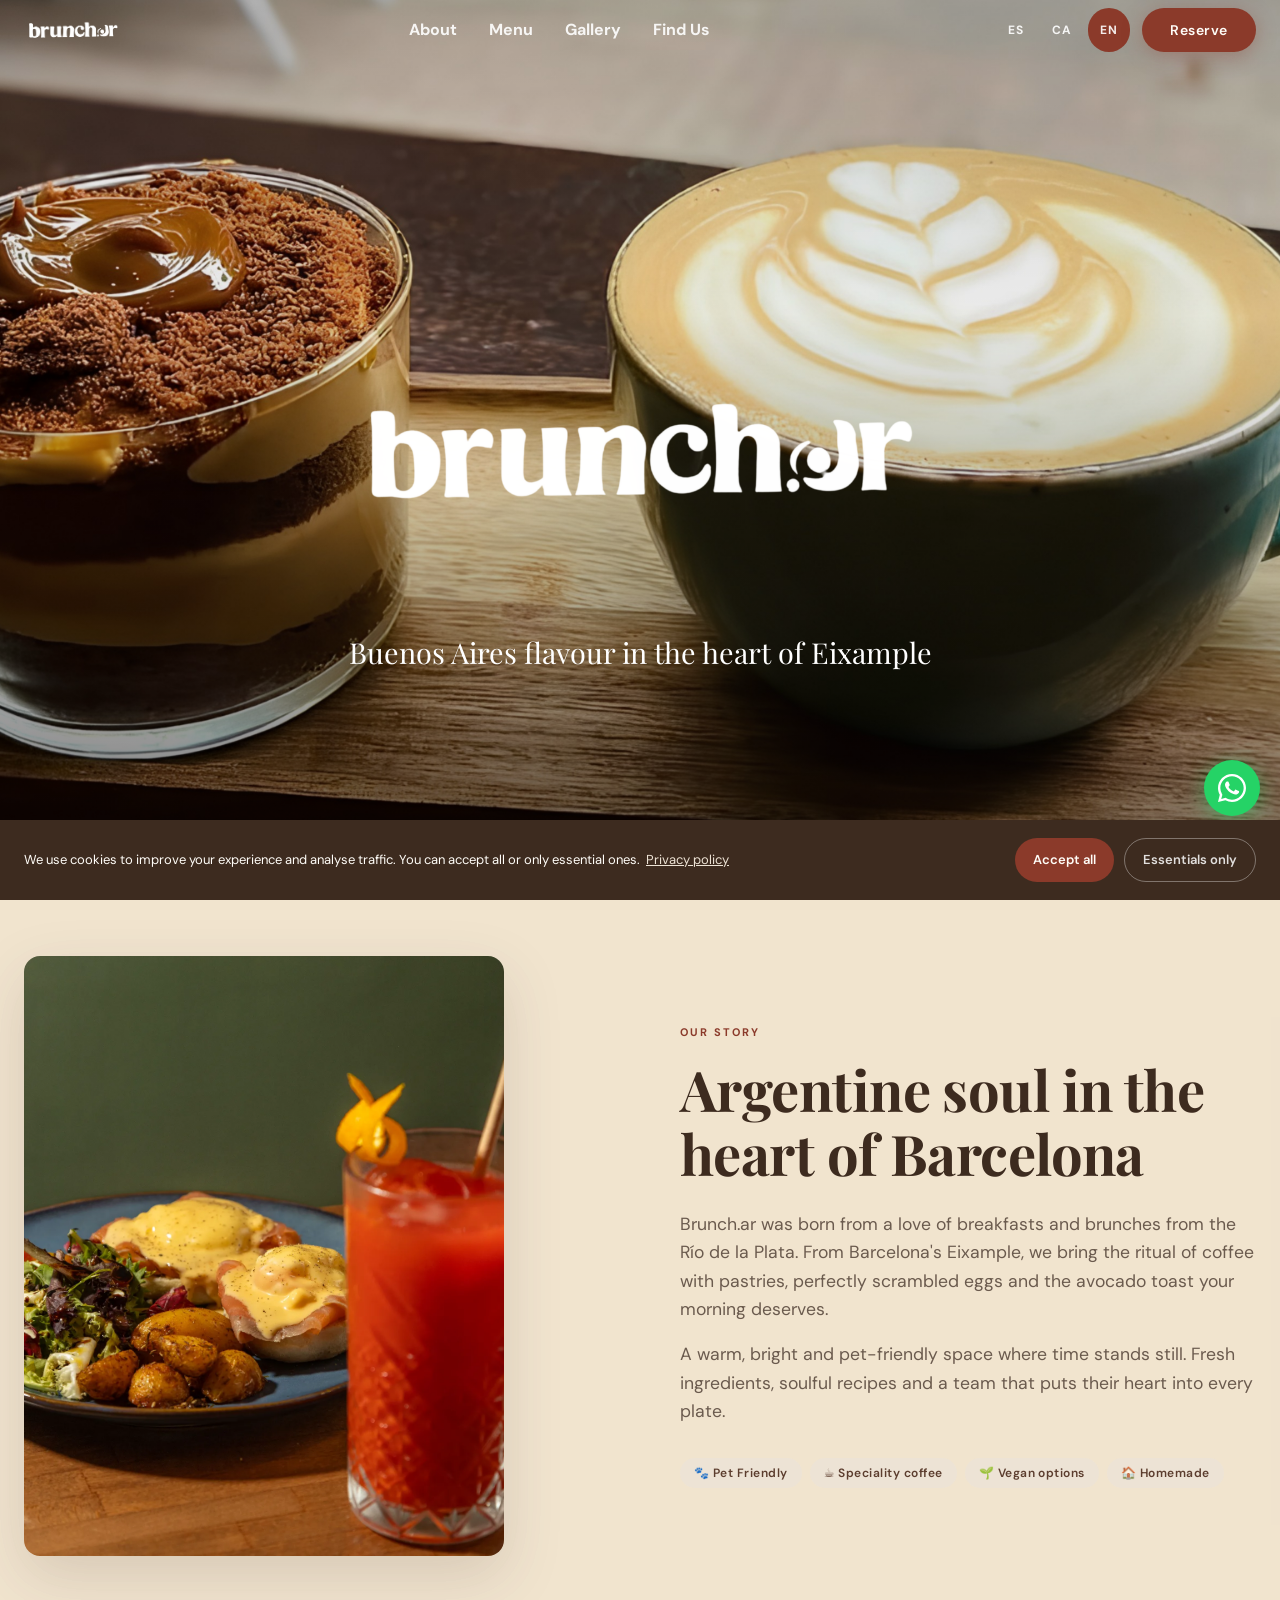
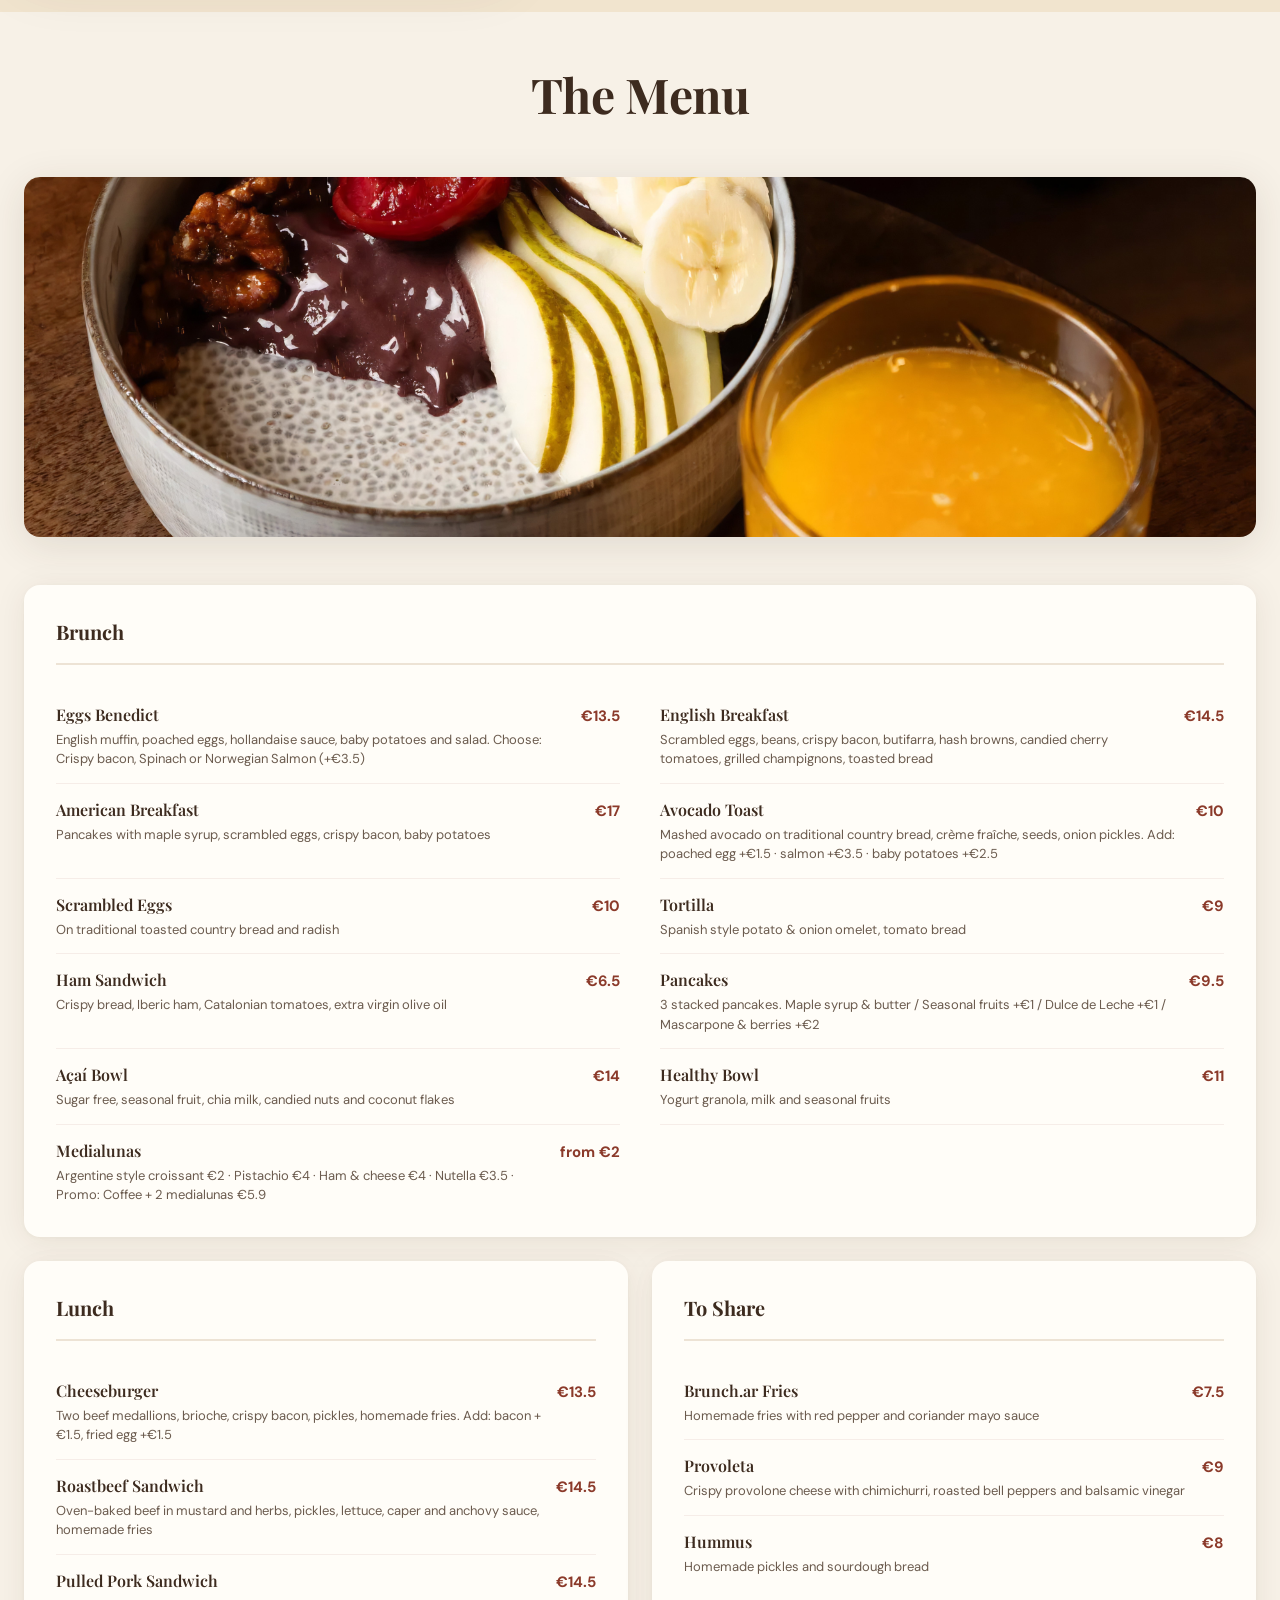
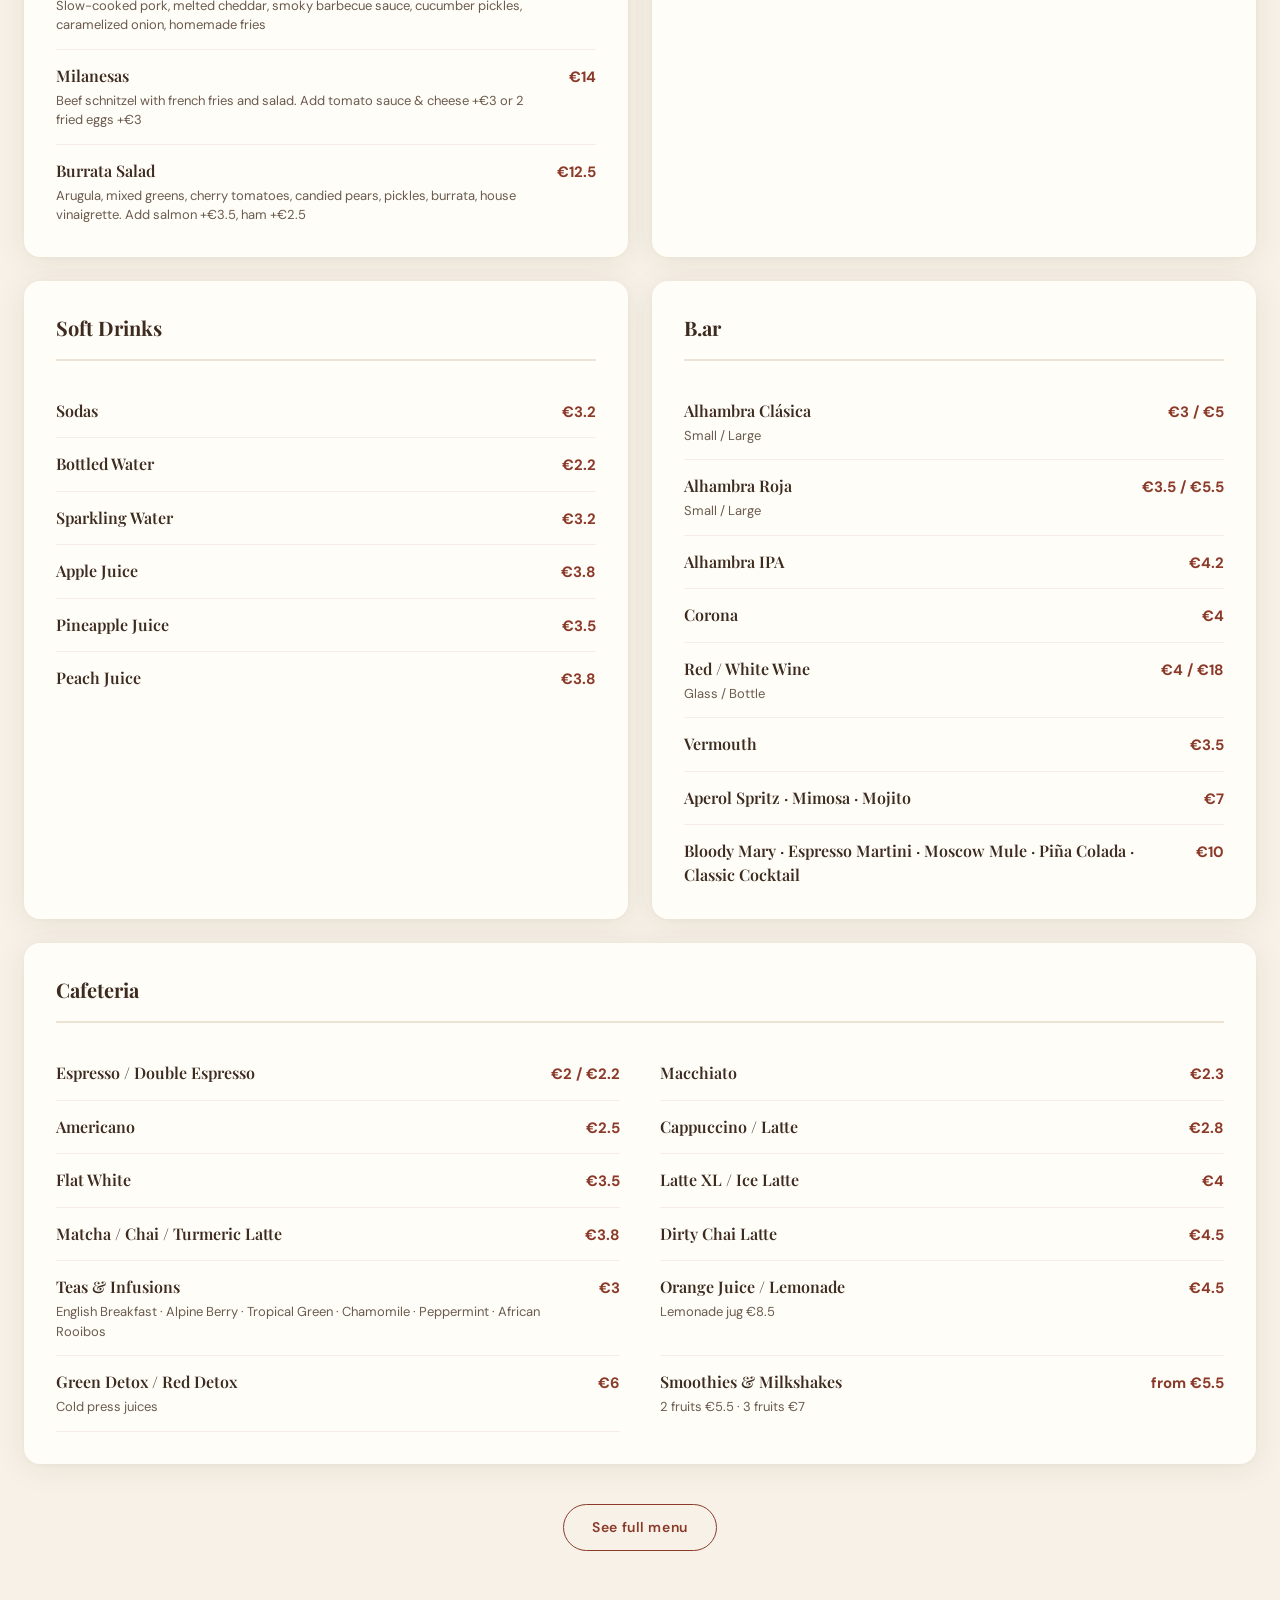
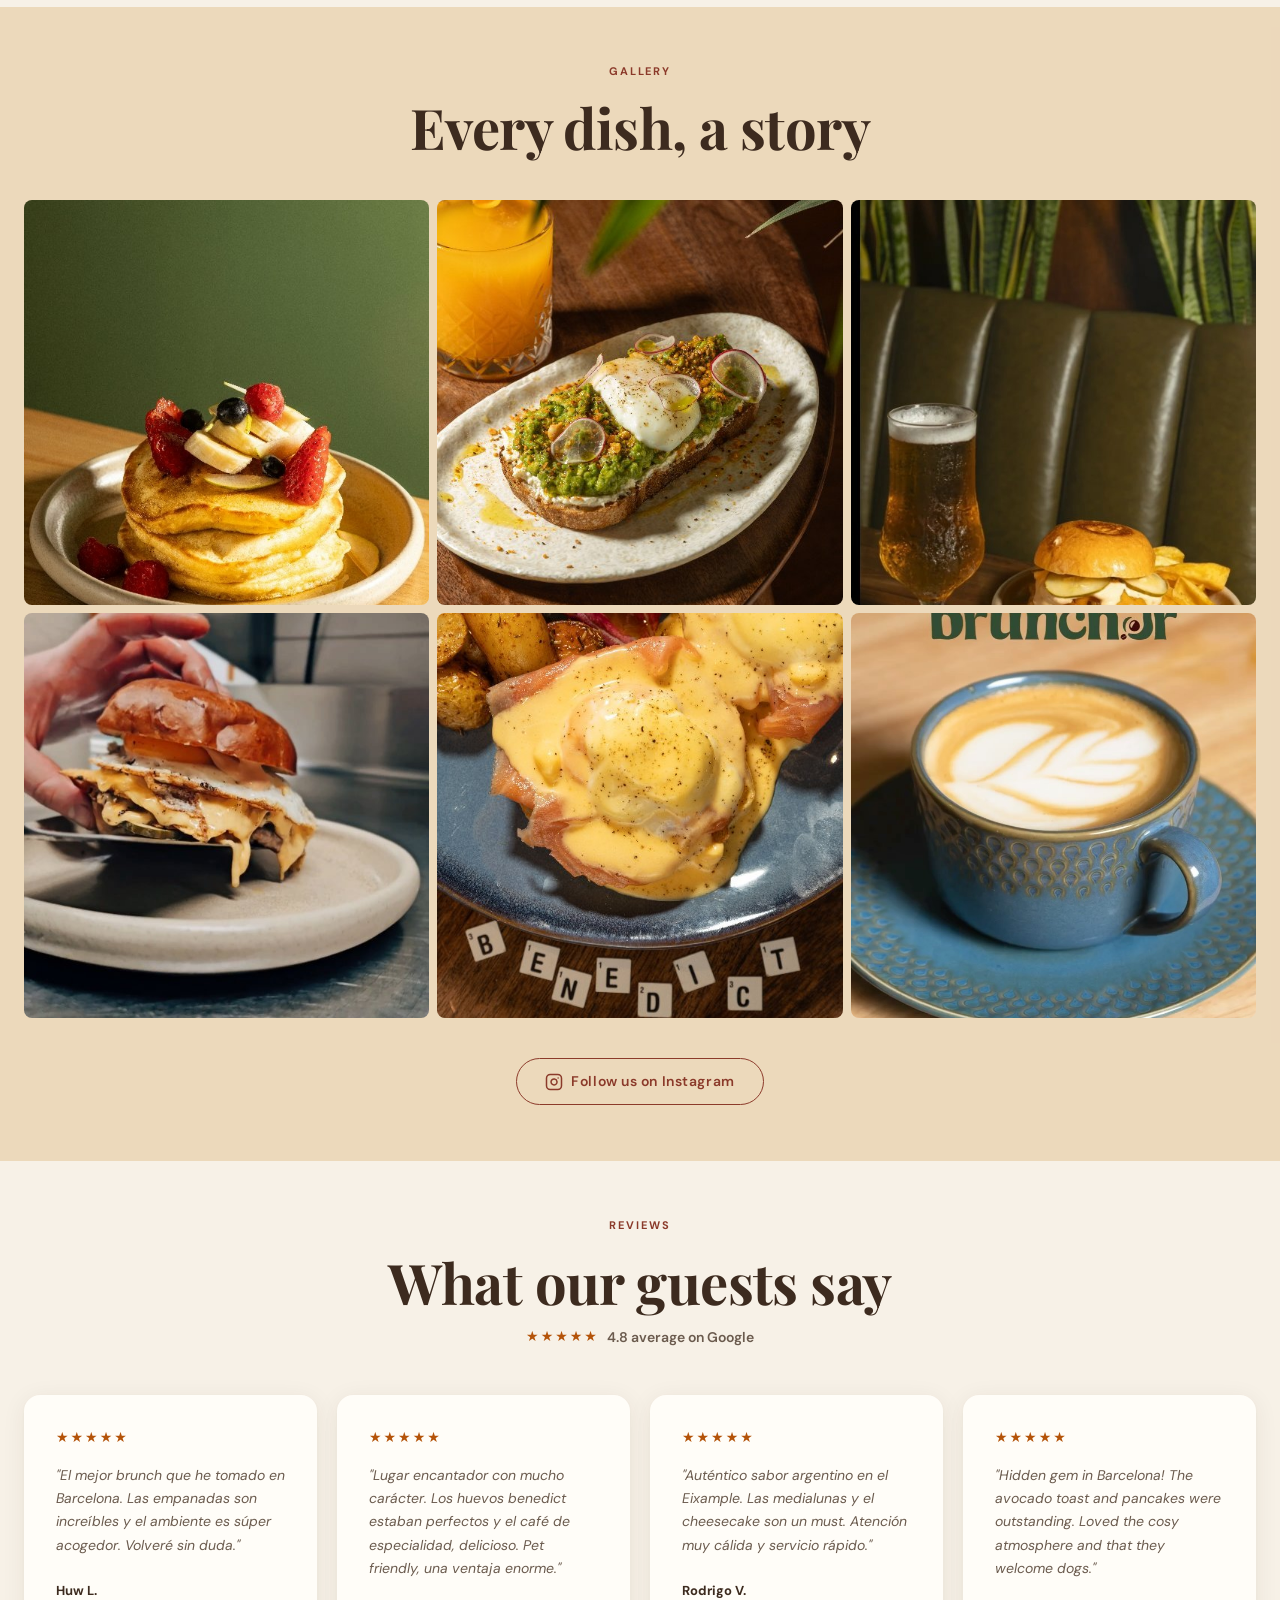
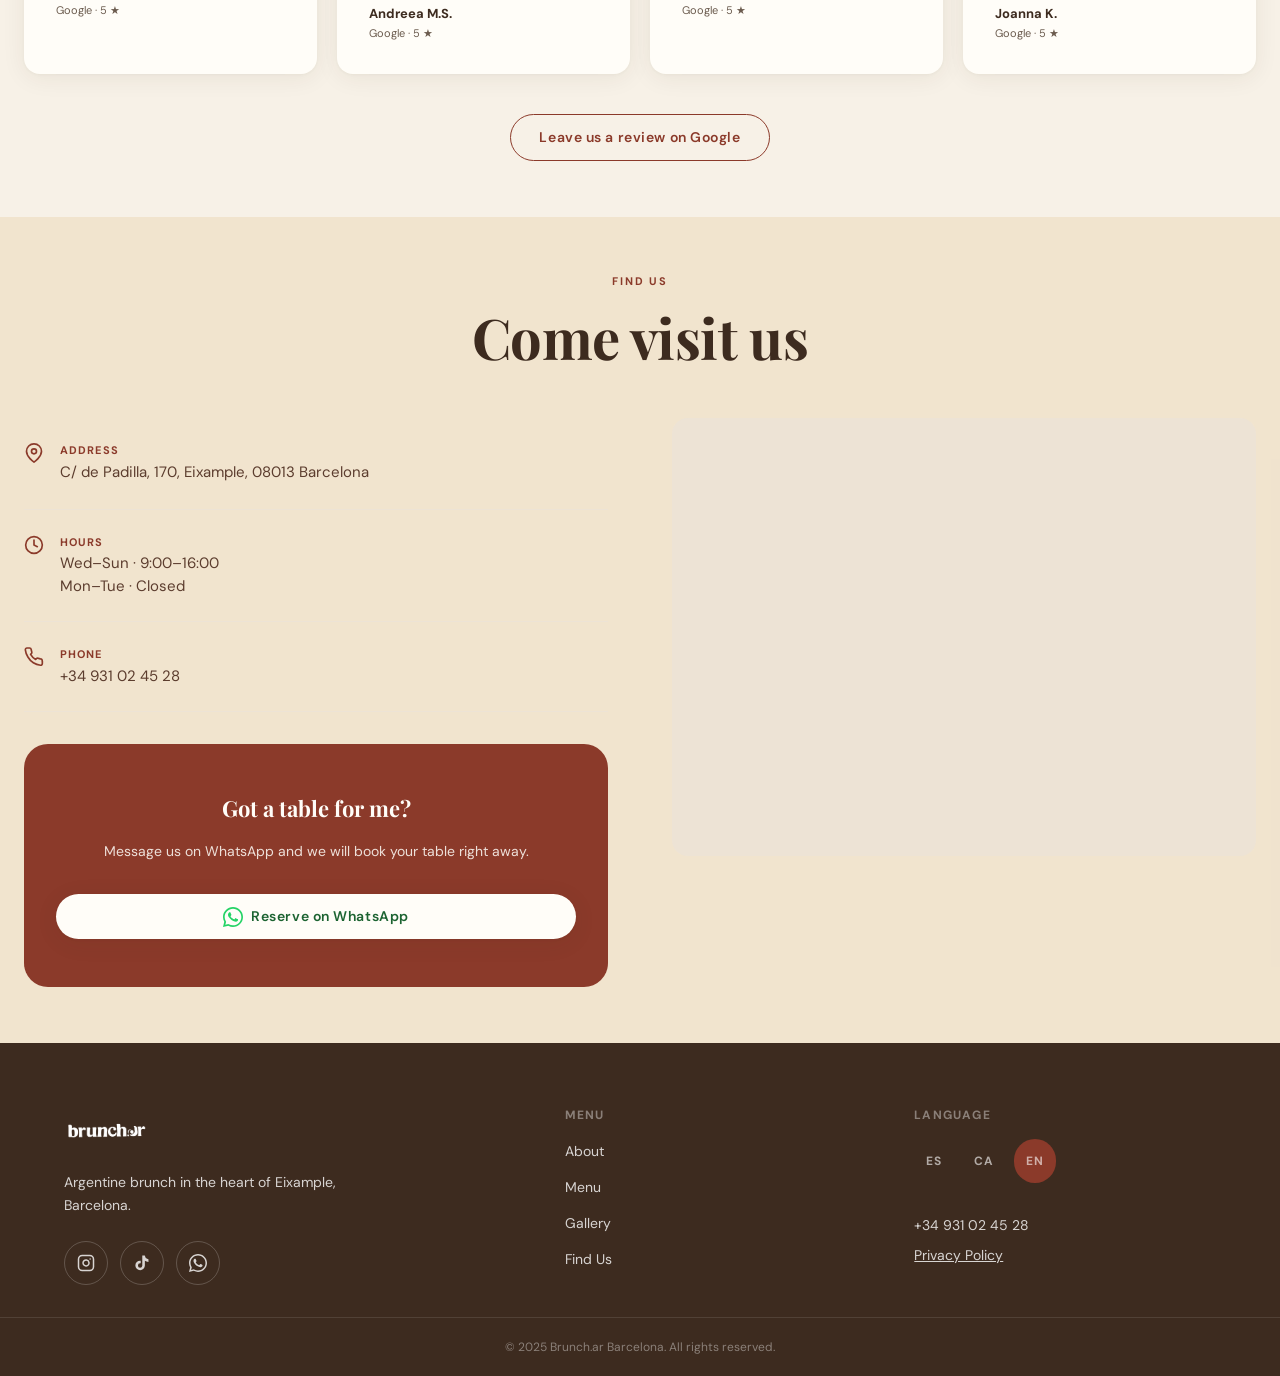
==== commit 529235e1: "Fix parallax texture for iOS using fixed div" ====
--- a/index.html
+++ b/index.html
@@ -54,6 +54,7 @@
 </head>
 
 <body class="font-body bg-cream antialiased overflow-x-hidden">
+  <div class="bg-texture" aria-hidden="true"></div>
 
   <!-- Skip nav -->
   <a href="#main" class="skip-nav" data-i18n="nav.skip">Saltar al contenido</a>
--- a/css/style.css
+++ b/css/style.css
@@ -87,6 +87,15 @@
   -moz-osx-font-smoothing: grayscale;
   overflow-x: hidden;
 }
+.bg-texture {
+  position: fixed;
+  inset: 0;
+  background-image: url('../images/Background2.png');
+  background-size: cover;
+  background-position: center;
+  z-index: -1;
+  pointer-events: none;
+}
 img, video { display: block; max-width: 100%; }
 button { cursor: pointer; }
 a { color: inherit; text-decoration: none; }
@@ -423,44 +432,12 @@
   padding: 3.5rem 0;
 }
 
-/* ── Section colors + paper texture via ::before ────────── */
-#about, #menu, #gallery, #reviews, #findus { position: relative; }
-#about   { background-color: #EFE0C8; }
-#menu    { background-color: #FAF5EE; }
-#gallery { background-color: #EAD4B2; }
-#reviews { background-color: #FAF5EE; }
-#findus  { background-color: #EFE0C8; }
-
-#about::before,
-#menu::before,
-#gallery::before,
-#reviews::before,
-#findus::before {
-  content: '';
-  position: absolute;
-  inset: 0;
-  background-image: url('../images/Background2.png');
-  background-size: cover;
-  background-position: center;
-  background-repeat: no-repeat;
-  mix-blend-mode: multiply;
-  pointer-events: none;
-  z-index: 0;
-}
-#about::before   { opacity: 0.6; }
-#menu::before    { opacity: 0.3; }
-#gallery::before { opacity: 0.7; }
-#reviews::before { opacity: 0.3; }
-#findus::before  { opacity: 0.6; }
-
-#about > *,
-#menu > *,
-#gallery > *,
-#reviews > *,
-#findus > * {
-  position: relative;
-  z-index: 1;
-}
+/* ── Section overlay colors (texture shows through from body) */
+#about   { background-color: rgba(239, 224, 200, 0.75); }
+#menu    { background-color: rgba(250, 245, 238, 0.5); }
+#gallery { background-color: rgba(234, 212, 178, 0.80); }
+#reviews { background-color: rgba(250, 245, 238, 0.5); }
+#findus  { background-color: rgba(239, 224, 200, 0.75); }
 
 .container {
   position: relative;
